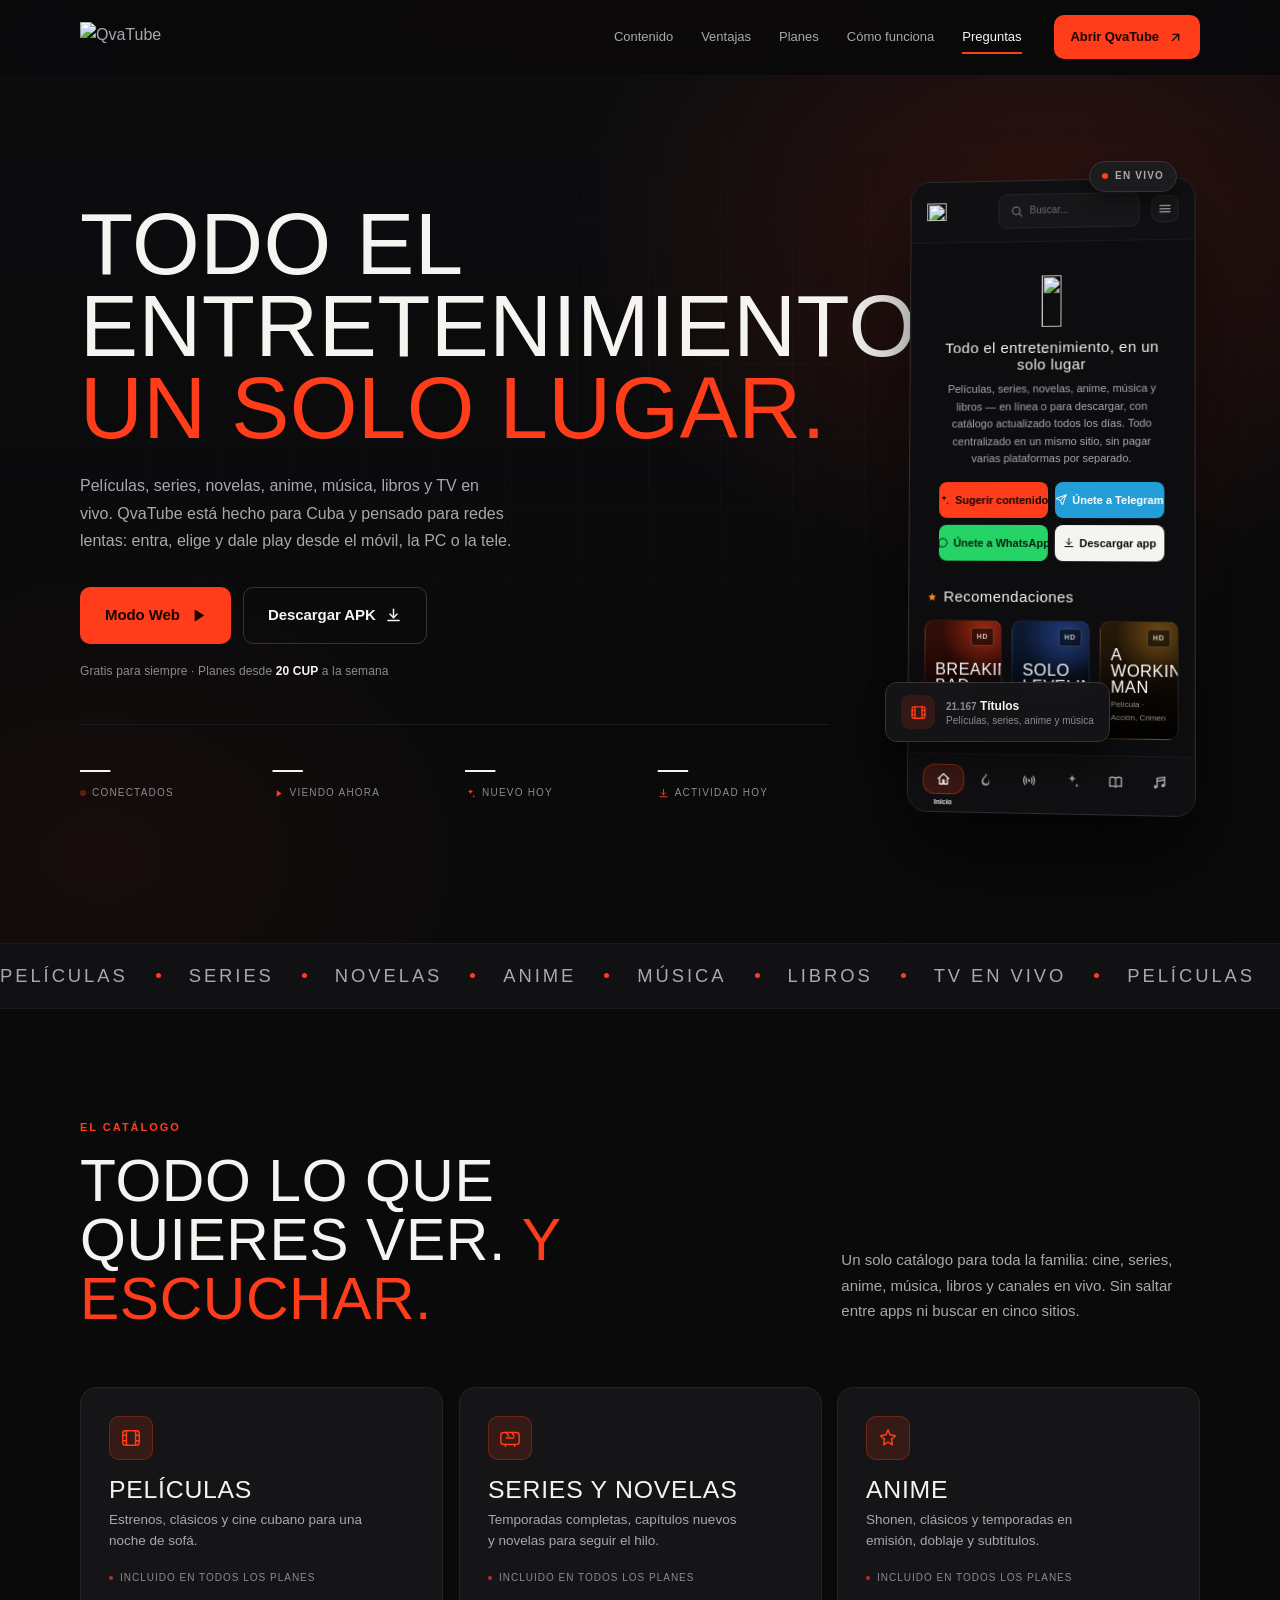
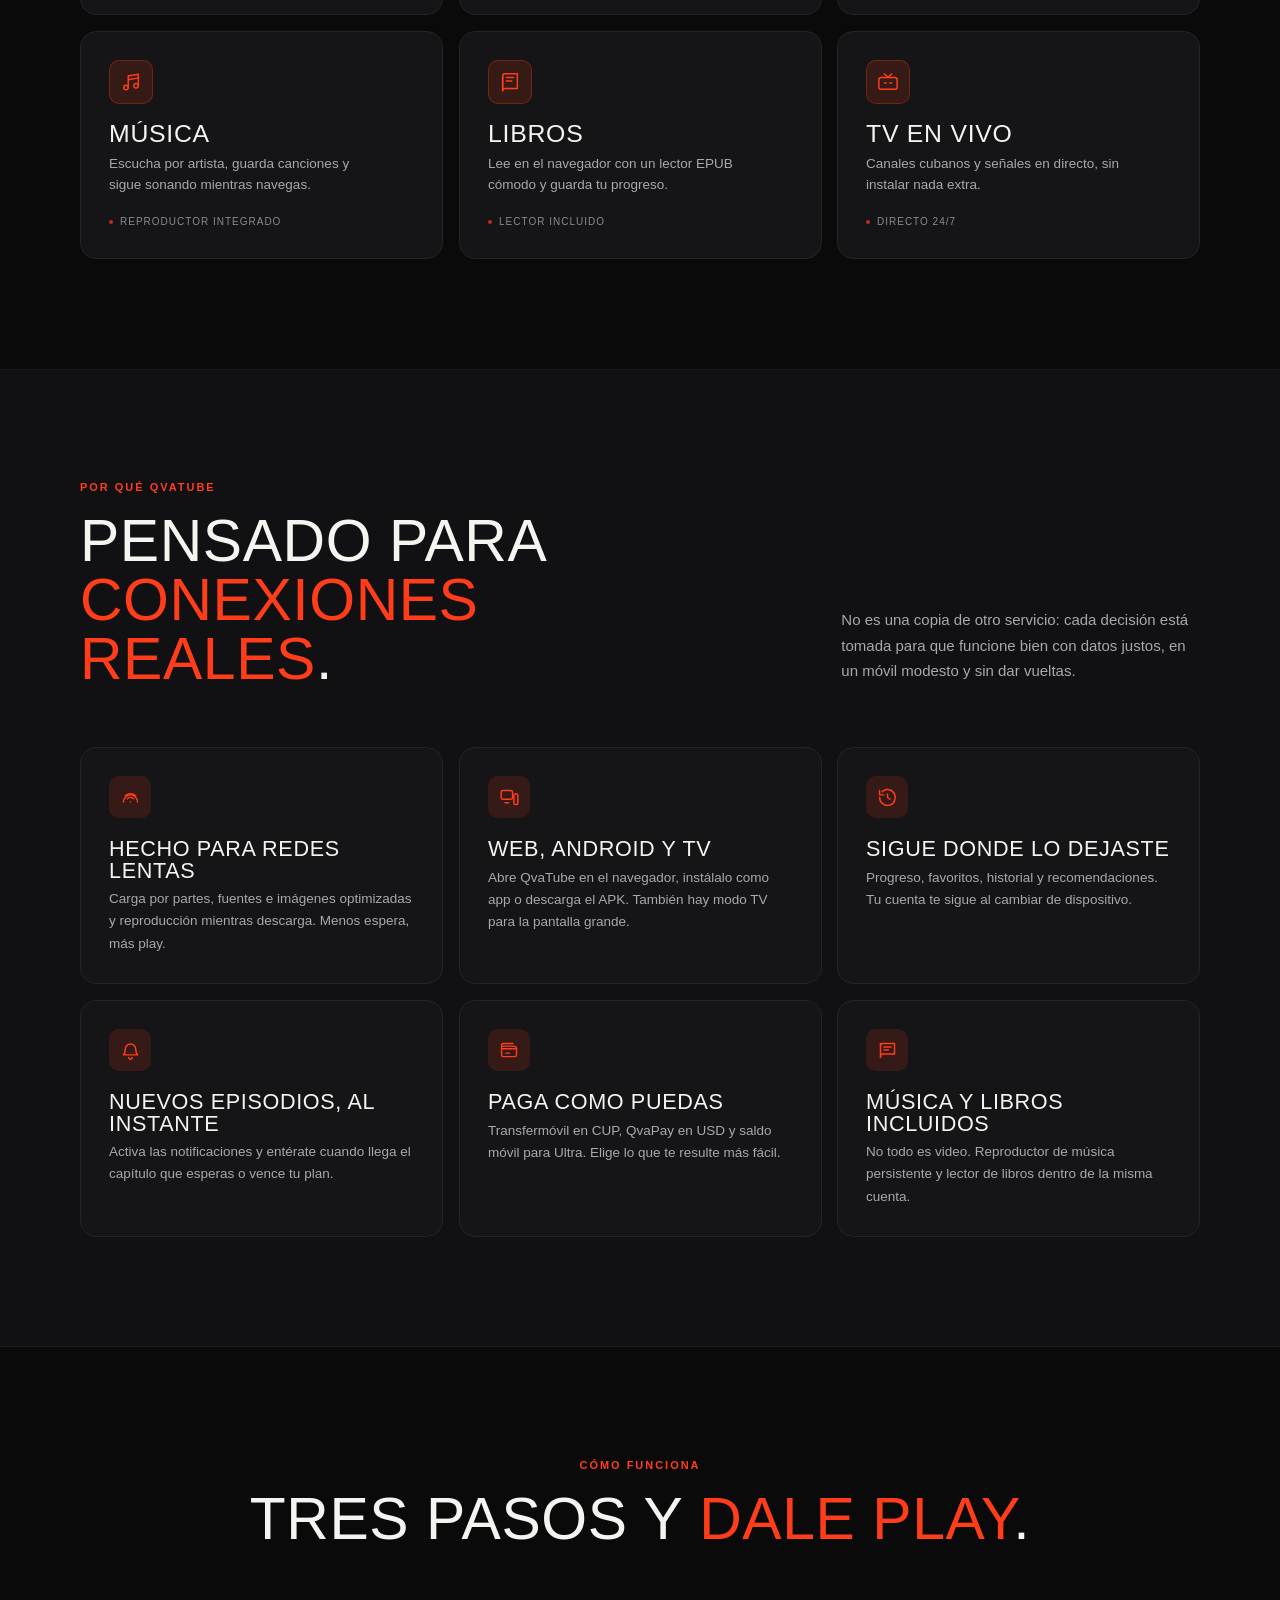
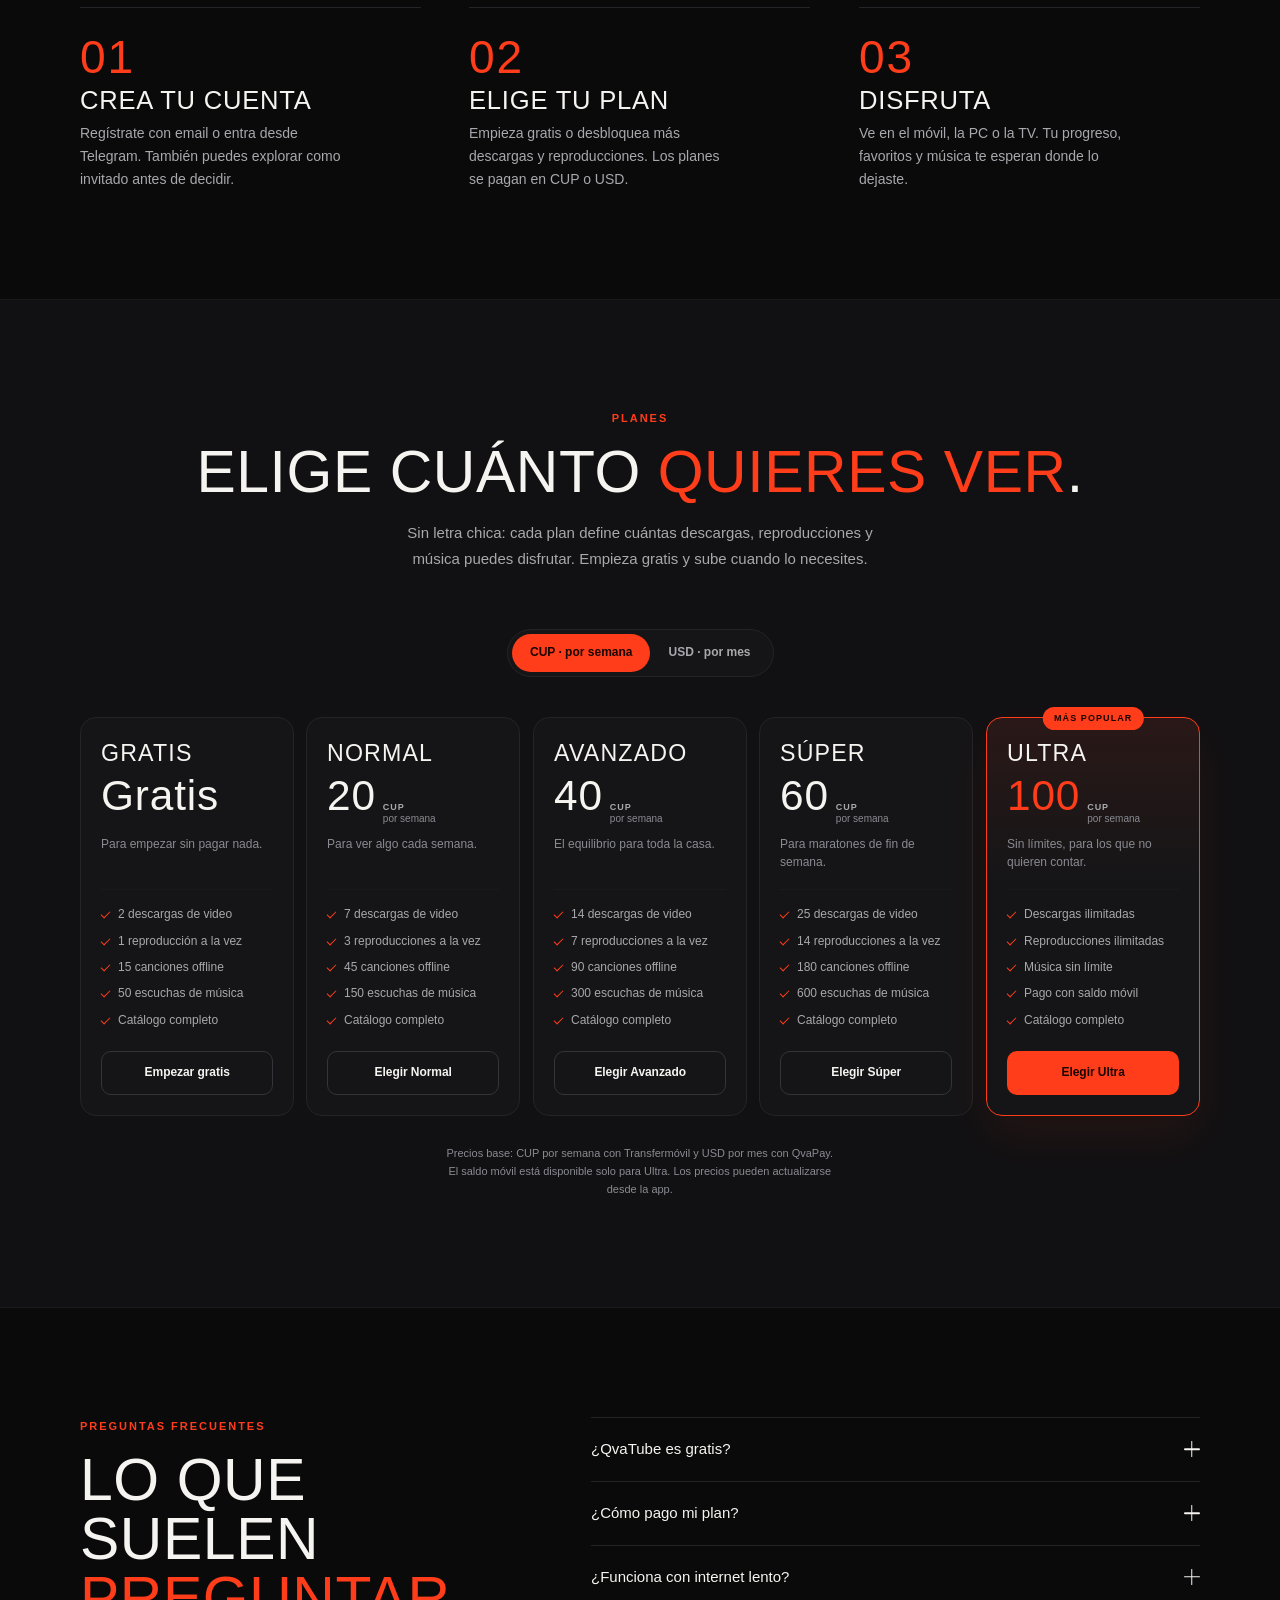
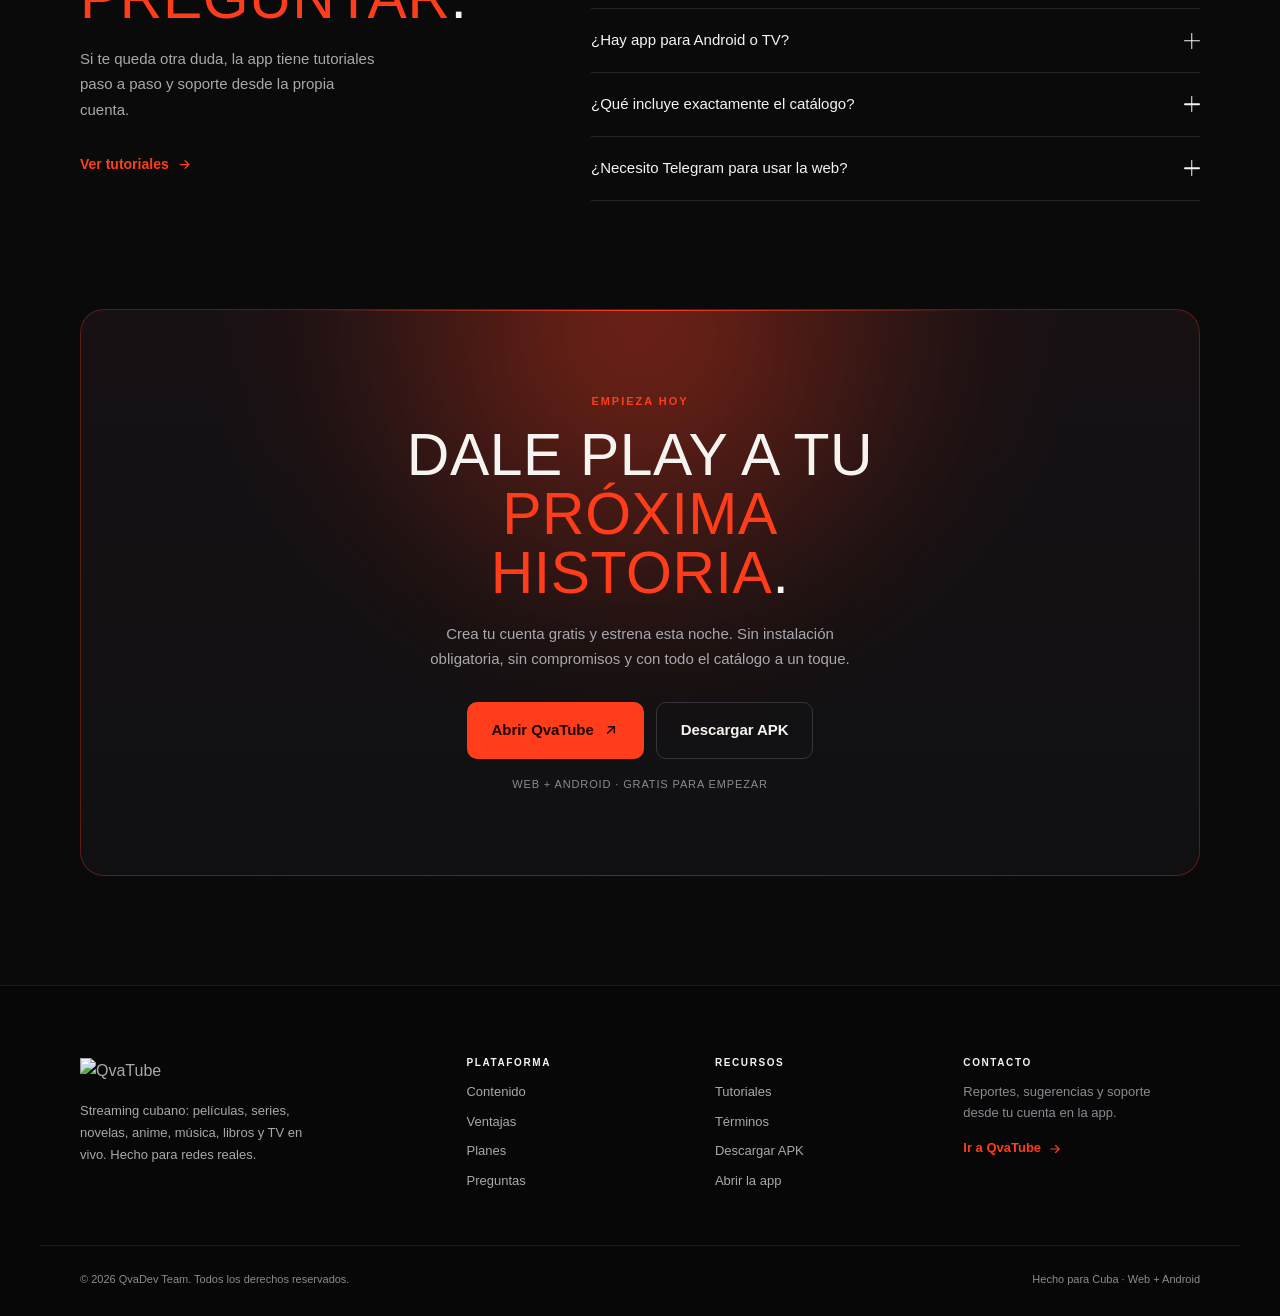
==== index.html @ 90cf1db0 "Add files via upload" ====
<!DOCTYPE html>
<html lang="es">
<head>
  <meta charset="UTF-8">
  <meta name="viewport" content="width=device-width, initial-scale=1.0">
  <title>QvaTube — Streaming cubano: películas, series, anime, música y libros</title>
  <meta name="description" content="QvaTube reúne películas, series, novelas, anime, música, libros y TV en vivo en una sola app. Hecho para Cuba y pensado para redes lentas. Web y Android.">
  <meta name="theme-color" content="#0a0a0b">
  <meta property="og:type" content="website">
  <meta property="og:site_name" content="QvaTube">
  <meta property="og:title" content="QvaTube — Todo el entretenimiento. Un solo lugar.">
  <meta property="og:description" content="Películas, series, novelas, anime, música, libros y TV en vivo. Streaming cubano para web y Android.">
  <meta property="og:url" content="https://qvatube.cu/">
  <meta property="og:image" content="https://qvatube.cu/assets/icon-512.png">
  <link rel="icon" type="image/png" href="assets/favicon.png">
  <link rel="apple-touch-icon" href="assets/icon-512.png">
  <link rel="stylesheet" href="https://qvatube.hidenplay.net/fonts/fonts.css?v=2" media="print" onload="this.media='all'">
  <noscript><link rel="stylesheet" href="https://qvatube.hidenplay.net/fonts/fonts.css?v=2"></noscript>
  <link rel="canonical" href="https://qvatube.cu/">
  <link rel="stylesheet" href="styles.css">
</head>
<body>
  <a class="skip-link" href="#contenido-principal">Saltar al contenido</a>

  <header class="site-header" id="top">
    <div class="container header-inner">
      <a class="brand" href="#inicio">
        <img class="brand-logo" src="assets/logo.png" alt="QvaTube" width="1613" height="479">
      </a>

      <nav class="main-nav" aria-label="Navegación principal">
        <a href="#contenido">Contenido</a>
        <a href="#ventajas">Ventajas</a>
        <a href="#planes">Planes</a>
        <a href="#como-funciona">Cómo funciona</a>
        <a href="#faq">Preguntas</a>
      </nav>

      <a class="btn btn-primary header-cta" href="https://qvatube.hidenplay.net" target="_blank" rel="noopener">
        Abrir QvaTube
        <svg viewBox="0 0 24 24" width="15" height="15" fill="none" stroke="currentColor" stroke-width="2.2" stroke-linecap="round" stroke-linejoin="round" aria-hidden="true"><path d="M7 17 17 7"/><path d="M8 7h9v9"/></svg>
      </a>

      <button class="nav-toggle" type="button" aria-label="Abrir menú" aria-expanded="false" aria-controls="mobile-nav">
        <span></span><span></span><span></span>
      </button>
    </div>

    <div class="mobile-nav" id="mobile-nav" hidden>
      <nav aria-label="Navegación móvil">
        <a href="#contenido">Contenido</a>
        <a href="#ventajas">Ventajas</a>
        <a href="#planes">Planes</a>
        <a href="#como-funciona">Cómo funciona</a>
        <a href="#faq">Preguntas</a>
        <a class="btn btn-primary" href="https://qvatube.hidenplay.net" target="_blank" rel="noopener">Abrir QvaTube</a>
      </nav>
    </div>
  </header>

  <main id="contenido-principal">
    <!-- ── Hero ─────────────────────────────────────────────── -->
    <section class="hero" id="inicio">
      <div class="hero-bg" aria-hidden="true"></div>
      <div class="container hero-grid">
        <div class="hero-copy reveal">
          <h1>Todo el entretenimiento. <span>Un solo lugar.</span></h1>
          <p class="lead">
            Películas, series, novelas, anime, música, libros y TV en vivo.
            QvaTube está hecho para Cuba y pensado para redes lentas: entra,
            elige y dale play desde el móvil, la PC o la tele.
          </p>

          <div class="hero-actions">
            <a class="btn btn-primary btn-lg" href="https://qvatube.hidenplay.net" target="_blank" rel="noopener">
              Modo Web
              <svg viewBox="0 0 24 24" width="17" height="17" fill="currentColor" aria-hidden="true"><path d="M8 5.14v13.72a1 1 0 0 0 1.5.86l11-6.86a1 1 0 0 0 0-1.72l-11-6.86A1 1 0 0 0 8 5.14Z"/></svg>
            </a>
            <a class="btn btn-outline btn-lg" href="https://github.com/QvaDev-Team/QvaTube_APK/releases/download/latest/qvatube.apk" download rel="noopener" aria-label="Descargar APK de QvaTube para Android">
              Descargar APK
              <svg viewBox="0 0 24 24" width="17" height="17" fill="none" stroke="currentColor" stroke-width="2" stroke-linecap="round" stroke-linejoin="round" aria-hidden="true"><path d="M12 3v12"/><polyline points="7 10 12 15 17 10"/><path d="M4 19h16"/></svg>
            </a>
          </div>

          <p class="hero-note">Gratis para siempre · Planes desde <strong><span data-plan-min-cup>20</span> CUP</strong> a la semana</p>

          <dl class="hero-stats">
            <div>
              <dt><span class="live-dot" data-stats-dot aria-hidden="true"></span>Conectados</dt>
              <dd><span data-stat="online">—</span></dd>
            </div>
            <div>
              <dt>
                <svg viewBox="0 0 24 24" width="11" height="11" fill="currentColor" aria-hidden="true"><path d="M8 5v14l11-7z"/></svg>
                Viendo ahora
              </dt>
              <dd><span data-stat="watching">—</span></dd>
            </div>
            <div>
              <dt>
                <svg viewBox="0 0 24 24" width="11" height="11" fill="currentColor" aria-hidden="true"><path d="M12 2.2c.7 3.7 2.1 5.1 5.8 5.8-3.7.7-5.1 2.1-5.8 5.8-.7-3.7-2.1-5.1-5.8-5.8 3.7-.7 5.1-2.1 5.8-5.8z"/><path d="M19 15.5c.3 1.7 1 2.4 2.7 2.7-1.7.3-2.4 1-2.7 2.7-.3-1.7-1-2.4-2.7-2.7 1.7-.3 2.4-1 2.7-2.7z"/></svg>
                Nuevo hoy
              </dt>
              <dd><span data-stat="new-today">—</span></dd>
            </div>
            <div>
              <dt>
                <svg viewBox="0 0 24 24" width="11" height="11" fill="none" stroke="currentColor" stroke-width="2" stroke-linecap="round" stroke-linejoin="round" aria-hidden="true"><path d="M12 3v12"/><polyline points="7 10 12 15 17 10"/><path d="M4 19h16"/></svg>
                Actividad hoy
              </dt>
              <dd><span data-stat="activity-today">—</span></dd>
            </div>
          </dl>
        </div>

        <div class="hero-visual reveal">
          <span class="live-pill"><span class="live-dot" aria-hidden="true"></span> En vivo</span>

          <div class="app-window" aria-label="Vista previa de la interfaz de QvaTube" role="img">
            <div class="app-mock">
              <div class="app-topbar">
                <img class="app-logo" src="assets/logo.png" alt="" width="1613" height="479">
                <div class="app-search">
                  <svg viewBox="0 0 24 24" width="13" height="13" fill="none" stroke="currentColor" stroke-width="2.4" stroke-linecap="round" aria-hidden="true"><circle cx="11" cy="11" r="7"/><line x1="21" y1="21" x2="16.65" y2="16.65"/></svg>
                  Buscar...
                </div>
                <span class="app-menu" aria-hidden="true">
                  <svg viewBox="0 0 24 24" width="15" height="15" fill="none" stroke="currentColor" stroke-width="2" stroke-linecap="round"><line x1="4" y1="7" x2="20" y2="7"/><line x1="4" y1="12" x2="20" y2="12"/><line x1="4" y1="17" x2="20" y2="17"/></svg>
                </span>
              </div>

              <div class="app-body">
                <div class="app-hero">
                  <img class="app-hero-logo" src="assets/logo.png" alt="" width="1613" height="479">
                  <p class="app-hero-tagline">Todo el entretenimiento, en un solo lugar</p>
                  <p class="app-hero-desc">
                    Películas, series, novelas, anime, música y libros — en línea o
                    para descargar, con catálogo actualizado todos los días. Todo
                    centralizado en un mismo sitio, sin pagar varias plataformas por
                    separado.
                  </p>
                  <div class="app-hero-actions">
                    <span class="app-hero-btn app-hero-btn--accent">
                      <svg viewBox="0 0 24 24" width="12" height="12" fill="currentColor" aria-hidden="true"><path d="M12 2.2c.7 3.7 2.1 5.1 5.8 5.8-3.7.7-5.1 2.1-5.8 5.8-.7-3.7-2.1-5.1-5.8-5.8 3.7-.7 5.1-2.1 5.8-5.8z"/><path d="M19 15.5c.3 1.7 1 2.4 2.7 2.7-1.7.3-2.4 1-2.7 2.7-.3-1.7-1-2.4-2.7-2.7 1.7-.3 2.4-1 2.7-2.7z"/></svg>
                      Sugerir contenido
                    </span>
                    <span class="app-hero-btn app-hero-btn--telegram">
                      <svg viewBox="0 0 24 24" width="12" height="12" fill="none" stroke="currentColor" stroke-width="2" stroke-linecap="round" stroke-linejoin="round" aria-hidden="true"><line x1="22" y1="2" x2="11" y2="13"/><polygon points="22 2 15 22 11 13 2 9 22 2"/></svg>
                      Únete a Telegram
                    </span>
                  </div>
                  <div class="app-hero-actions">
                    <span class="app-hero-btn app-hero-btn--whatsapp">
                      <svg viewBox="0 0 24 24" width="12" height="12" fill="none" stroke="currentColor" stroke-width="2" stroke-linecap="round" stroke-linejoin="round" aria-hidden="true"><path d="M3.5 12c0-4.7 3.9-8.5 8.5-8.5s8.5 3.8 8.5 8.5-3.9 8.5-8.5 8.5c-1.3 0-2.5-.3-3.6-.8L4 21l1.1-4.2A8.4 8.4 0 0 1 3.5 12z"/></svg>
                      Únete a WhatsApp
                    </span>
                    <span class="app-hero-btn app-hero-btn--apk">
                      <svg viewBox="0 0 24 24" width="12" height="12" fill="none" stroke="currentColor" stroke-width="2" stroke-linecap="round" stroke-linejoin="round" aria-hidden="true"><path d="M12 3v12"/><polyline points="7 10 12 15 17 10"/><path d="M4 19h16"/></svg>
                      Descargar app
                    </span>
                  </div>
                </div>

                <div class="app-row-head">
                  <span class="app-row-title">
                    <svg viewBox="0 0 24 24" width="11" height="11" fill="currentColor" aria-hidden="true"><path d="M12 3.2 14.5 9l6.3.6-4.8 4.2 1.4 6.1L12 16.8 6.6 19.9l1.4-6.1-4.8-4.2L9.5 9z"/></svg>
                    Recomendaciones
                  </span>
                </div>

                <div class="app-row">
                  <div class="poster poster-red">
                    <span class="poster-art" style="background-image: url('assets/poster-breaking-bad.jpg')" aria-hidden="true"></span>
                    <span class="poster-hd">HD</span>
                    <span class="poster-title">Breaking Bad</span>
                    <span class="poster-sub">Serie · Drama, Crimen</span>
                  </div>
                  <div class="poster poster-blue">
                    <span class="poster-art" style="background-image: url('assets/poster-solo-leveling.jpg')" aria-hidden="true"></span>
                    <span class="poster-hd">HD</span>
                    <span class="poster-title">Solo Leveling</span>
                    <span class="poster-sub">Anime · Acción, Fantasía</span>
                  </div>
                  <div class="poster poster-amber">
                    <span class="poster-art" style="background-image: url('assets/poster-working-man.jpg')" aria-hidden="true"></span>
                    <span class="poster-hd">HD</span>
                    <span class="poster-title">A Working Man</span>
                    <span class="poster-sub">Película · Acción, Crimen</span>
                  </div>
                </div>
              </div>

              <div class="app-nav" aria-hidden="true">
                <span class="app-nav-item is-active">
                  <svg viewBox="0 0 24 24" width="16" height="16" fill="none" stroke="currentColor" stroke-width="2" stroke-linecap="round" stroke-linejoin="round"><path d="M4 11.5 12 4l8 7.5"/><path d="M6 10v9.5h5v-6h2v6h5V10"/></svg>
                  <span class="app-nav-label">Inicio</span>
                </span>
                <span class="app-nav-item">
                  <svg viewBox="0 0 24 24" width="16" height="16" fill="currentColor"><path d="M12.9 2.3c.6 3.2-.6 4.6-2.1 6.1-1.7 1.7-2.8 3.2-2.8 5.4a4 4 0 0 0 8 0c0-1-.3-1.8-.8-2.6.9.5 1.8 1.6 1.8 3.4a5.9 5.9 0 1 1-11.8 0c0-4 2.6-6 4.5-8 1.1-1.2 1.7-2.3 1.5-3.6.6.3 1.1.8 1.5 1.3z"/></svg>
                </span>
                <span class="app-nav-item">
                  <svg viewBox="0 0 24 24" width="16" height="16" fill="none" stroke="currentColor" stroke-width="2" stroke-linecap="round" stroke-linejoin="round"><circle cx="12" cy="12" r="2" fill="currentColor" stroke="none"/><path d="M15.5 8.5a6 6 0 0 1 0 7"/><path d="M8.5 8.5a6 6 0 0 0 0 7"/><path d="M18 6a10 10 0 0 1 0 12"/><path d="M6 6a10 10 0 0 0 0 12"/></svg>
                </span>
                <span class="app-nav-item">
                  <svg viewBox="0 0 24 24" width="16" height="16" fill="currentColor"><path d="M12 2.2c.7 3.7 2.1 5.1 5.8 5.8-3.7.7-5.1 2.1-5.8 5.8-.7-3.7-2.1-5.1-5.8-5.8 3.7-.7 5.1-2.1 5.8-5.8z"/><path d="M19 15.5c.3 1.7 1 2.4 2.7 2.7-1.7.3-2.4 1-2.7 2.7-.3-1.7-1-2.4-2.7-2.7 1.7-.3 2.4-1 2.7-2.7z"/></svg>
                </span>
                <span class="app-nav-item">
                  <svg viewBox="0 0 24 24" width="16" height="16" fill="none" stroke="currentColor" stroke-width="2" stroke-linecap="round" stroke-linejoin="round"><path d="M3.5 5.7c2.5-1.1 5.3-1.1 8.5.6 3.2-1.7 6-1.7 8.5-.6v12.9c-2.5-1.1-5.3-1.1-8.5.6-3.2-1.7-6-1.7-8.5-.6z"/><line x1="12" y1="6.3" x2="12" y2="19.2"/></svg>
                </span>
                <span class="app-nav-item">
                  <svg viewBox="0 0 24 24" width="16" height="16" fill="none" stroke="currentColor" stroke-width="2" stroke-linecap="round" stroke-linejoin="round"><circle cx="6.5" cy="18" r="2.5" fill="currentColor" stroke="none"/><circle cx="17.5" cy="16" r="2.5" fill="currentColor" stroke="none"/><line x1="9" y1="18" x2="9" y2="5.5"/><line x1="20" y1="16" x2="20" y2="3.5"/><line x1="9" y1="5.5" x2="20" y2="3.5"/><line x1="9" y1="9.5" x2="20" y2="7.5"/></svg>
                </span>
              </div>
            </div>
          </div>

          <div class="float-card">
            <span class="float-icon" aria-hidden="true">
              <svg viewBox="0 0 24 24" width="17" height="17" fill="none" stroke="currentColor" stroke-width="2" stroke-linecap="round" stroke-linejoin="round"><rect x="3" y="4" width="18" height="16" rx="2"/><path d="M7 4v16M17 4v16M3 9h4M3 15h4M17 9h4M17 15h4"/></svg>
            </span>
            <div>
              <strong><span data-catalog-size>21.167</span> Títulos</strong>
              <span>Películas, series, anime y música</span>
            </div>
          </div>
        </div>
      </div>
    </section>

    <!-- ── Cinta de categorías ──────────────────────────────── -->
    <div class="marquee" aria-hidden="true">
      <div class="marquee-track">
        <span>Películas</span><i></i><span>Series</span><i></i><span>Novelas</span><i></i><span>Anime</span><i></i><span>Música</span><i></i><span>Libros</span><i></i><span>TV en vivo</span><i></i>
        <span>Películas</span><i></i><span>Series</span><i></i><span>Novelas</span><i></i><span>Anime</span><i></i><span>Música</span><i></i><span>Libros</span><i></i><span>TV en vivo</span><i></i>
      </div>
    </div>

    <!-- ── Contenido ────────────────────────────────────────── -->
    <section class="section" id="contenido">
      <div class="container">
        <div class="section-head reveal">
          <div>
            <p class="kicker">El catálogo</p>
            <h2>Todo lo que quieres ver. <span>Y escuchar.</span></h2>
          </div>
          <p class="section-lead">
            Un solo catálogo para toda la familia: cine, series, anime, música,
            libros y canales en vivo. Sin saltar entre apps ni buscar en cinco sitios.
          </p>
        </div>

        <div class="category-grid">
          <article class="category-card reveal">
            <span class="category-icon" aria-hidden="true">
              <svg viewBox="0 0 24 24" fill="none" stroke="currentColor" stroke-width="1.6" stroke-linecap="round" stroke-linejoin="round"><rect x="3" y="4" width="18" height="16" rx="3"/><path d="M7 4v16M17 4v16M3 9h4M17 9h4M3 15h4M17 15h4"/></svg>
            </span>
            <h3>Películas</h3>
            <p>Estrenos, clásicos y cine cubano para una noche de sofá.</p>
            <span class="category-tag">Incluido en todos los planes</span>
          </article>

          <article class="category-card reveal">
            <span class="category-icon" aria-hidden="true">
              <svg viewBox="0 0 24 24" fill="none" stroke="currentColor" stroke-width="1.6" stroke-linecap="round" stroke-linejoin="round"><rect x="2" y="6" width="20" height="13" rx="3"/><path d="m8 6 2.5 4M14 6l2.5 4M8 12h8M7 19v2M17 19v2"/></svg>
            </span>
            <h3>Series y novelas</h3>
            <p>Temporadas completas, capítulos nuevos y novelas para seguir el hilo.</p>
            <span class="category-tag">Incluido en todos los planes</span>
          </article>

          <article class="category-card reveal">
            <span class="category-icon" aria-hidden="true">
              <svg viewBox="0 0 24 24" fill="none" stroke="currentColor" stroke-width="1.6" stroke-linecap="round" stroke-linejoin="round"><path d="m12 3 2.2 5.4L20 9.6l-4.2 3.9 1.1 5.9L12 16.6l-4.9 2.8 1.1-5.9L4 9.6l5.8-1.2z"/></svg>
            </span>
            <h3>Anime</h3>
            <p>Shonen, clásicos y temporadas en emisión, doblaje y subtítulos.</p>
            <span class="category-tag">Incluido en todos los planes</span>
          </article>

          <article class="category-card reveal">
            <span class="category-icon" aria-hidden="true">
              <svg viewBox="0 0 24 24" fill="none" stroke="currentColor" stroke-width="1.6" stroke-linecap="round" stroke-linejoin="round"><circle cx="6.5" cy="18" r="2.5"/><circle cx="17.5" cy="16" r="2.5"/><path d="M9 18V5.5l11-2v12.5M9 9.5l11-2"/></svg>
            </span>
            <h3>Música</h3>
            <p>Escucha por artista, guarda canciones y sigue sonando mientras navegas.</p>
            <span class="category-tag">Reproductor integrado</span>
          </article>

          <article class="category-card reveal">
            <span class="category-icon" aria-hidden="true">
              <svg viewBox="0 0 24 24" fill="none" stroke="currentColor" stroke-width="1.6" stroke-linecap="round" stroke-linejoin="round"><path d="M4 5.5A2.5 2.5 0 0 1 6.5 3H20v16H6.5A2.5 2.5 0 0 0 4 21.5z"/><path d="M4 5.5v16M8 7h8M8 11h6"/></svg>
            </span>
            <h3>Libros</h3>
            <p>Lee en el navegador con un lector EPUB cómodo y guarda tu progreso.</p>
            <span class="category-tag">Lector incluido</span>
          </article>

          <article class="category-card reveal">
            <span class="category-icon" aria-hidden="true">
              <svg viewBox="0 0 24 24" fill="none" stroke="currentColor" stroke-width="1.6" stroke-linecap="round" stroke-linejoin="round"><rect x="2" y="7" width="20" height="13" rx="2.5"/><path d="m8 3 4 4 4-4"/><path d="M8 13h2M14 13h2"/></svg>
            </span>
            <h3>TV en vivo</h3>
            <p>Canales cubanos y señales en directo, sin instalar nada extra.</p>
            <span class="category-tag">Directo 24/7</span>
          </article>
        </div>
      </div>
    </section>

    <!-- ── Ventajas ─────────────────────────────────────────── -->
    <section class="section section--surface" id="ventajas">
      <div class="container">
        <div class="section-head reveal">
          <div>
            <p class="kicker">Por qué QvaTube</p>
            <h2>Pensado para <span>conexiones reales</span>.</h2>
          </div>
          <p class="section-lead">
            No es una copia de otro servicio: cada decisión está tomada para que
            funcione bien con datos justos, en un móvil modesto y sin dar vueltas.
          </p>
        </div>

        <div class="feature-grid">
          <article class="feature-card reveal">
            <span class="feature-icon" aria-hidden="true">
              <svg viewBox="0 0 24 24" fill="none" stroke="currentColor" stroke-width="1.7" stroke-linecap="round" stroke-linejoin="round"><path d="M4 17a8 8 0 0 1 16 0"/><path d="M12 17v.01"/><path d="M8.5 13.5a5 5 0 0 1 7 0"/><path d="M6 10a9 9 0 0 1 12 0"/></svg>
            </span>
            <h3>Hecho para redes lentas</h3>
            <p>Carga por partes, fuentes e imágenes optimizadas y reproducción mientras descarga. Menos espera, más play.</p>
          </article>

          <article class="feature-card reveal">
            <span class="feature-icon" aria-hidden="true">
              <svg viewBox="0 0 24 24" fill="none" stroke="currentColor" stroke-width="1.7" stroke-linecap="round" stroke-linejoin="round"><rect x="2.5" y="4" width="13" height="10" rx="2"/><rect x="17" y="8" width="4.5" height="12" rx="1.5"/><path d="M7 18h4"/></svg>
            </span>
            <h3>Web, Android y TV</h3>
            <p>Abre QvaTube en el navegador, instálalo como app o descarga el APK. También hay modo TV para la pantalla grande.</p>
          </article>

          <article class="feature-card reveal">
            <span class="feature-icon" aria-hidden="true">
              <svg viewBox="0 0 24 24" fill="none" stroke="currentColor" stroke-width="1.7" stroke-linecap="round" stroke-linejoin="round"><path d="M3 12a9 9 0 1 0 3-6.7"/><path d="M3 4v5h5"/><path d="M12 8v4l3 2"/></svg>
            </span>
            <h3>Sigue donde lo dejaste</h3>
            <p>Progreso, favoritos, historial y recomendaciones. Tu cuenta te sigue al cambiar de dispositivo.</p>
          </article>

          <article class="feature-card reveal">
            <span class="feature-icon" aria-hidden="true">
              <svg viewBox="0 0 24 24" fill="none" stroke="currentColor" stroke-width="1.7" stroke-linecap="round" stroke-linejoin="round"><path d="M6 10.5a6 6 0 0 1 12 0c0 4.2 1.3 5.8 2 6.5H4c.7-.7 2-2.3 2-6.5z"/><path d="M10 20a2 2 0 0 0 4 0"/></svg>
            </span>
            <h3>Nuevos episodios, al instante</h3>
            <p>Activa las notificaciones y entérate cuando llega el capítulo que esperas o vence tu plan.</p>
          </article>

          <article class="feature-card reveal">
            <span class="feature-icon" aria-hidden="true">
              <svg viewBox="0 0 24 24" fill="none" stroke="currentColor" stroke-width="1.7" stroke-linecap="round" stroke-linejoin="round"><path d="M4 7h13a3 3 0 0 1 3 3v7a2 2 0 0 1-2 2H5a2 2 0 0 1-2-2V6a2 2 0 0 1 2-2h11"/><path d="M4 10h16"/><path d="M8 15h4"/></svg>
            </span>
            <h3>Paga como puedas</h3>
            <p>Transfermóvil en CUP, QvaPay en USD y saldo móvil para Ultra. Elige lo que te resulte más fácil.</p>
          </article>

          <article class="feature-card reveal">
            <span class="feature-icon" aria-hidden="true">
              <svg viewBox="0 0 24 24" fill="none" stroke="currentColor" stroke-width="1.7" stroke-linecap="round" stroke-linejoin="round"><path d="M4 4v16"/><path d="M4 6.5A2.5 2.5 0 0 1 6.5 4H20v12H6.5A2.5 2.5 0 0 0 4 18.5"/><path d="M8 8h8M8 11.5h5"/></svg>
            </span>
            <h3>Música y libros incluidos</h3>
            <p>No todo es video. Reproductor de música persistente y lector de libros dentro de la misma cuenta.</p>
          </article>
        </div>
      </div>
    </section>

    <!-- ── Cómo funciona ────────────────────────────────────── -->
    <section class="section" id="como-funciona">
      <div class="container">
        <div class="section-head section-head--center reveal">
          <div>
            <p class="kicker">Cómo funciona</p>
            <h2>Tres pasos y <span>dale play</span>.</h2>
          </div>
        </div>

        <ol class="steps">
          <li class="step reveal">
            <span class="step-num">01</span>
            <h3>Crea tu cuenta</h3>
            <p>Regístrate con email o entra desde Telegram. También puedes explorar como invitado antes de decidir.</p>
          </li>
          <li class="step reveal">
            <span class="step-num">02</span>
            <h3>Elige tu plan</h3>
            <p>Empieza gratis o desbloquea más descargas y reproducciones. Los planes se pagan en CUP o USD.</p>
          </li>
          <li class="step reveal">
            <span class="step-num">03</span>
            <h3>Disfruta</h3>
            <p>Ve en el móvil, la PC o la TV. Tu progreso, favoritos y música te esperan donde lo dejaste.</p>
          </li>
        </ol>
      </div>
    </section>

    <!-- ── Planes ───────────────────────────────────────────── -->
    <section class="section section--surface" id="planes">
      <div class="container">
        <div class="section-head section-head--center reveal">
          <div>
            <p class="kicker">Planes</p>
            <h2>Elige cuánto <span>quieres ver</span>.</h2>
          </div>
          <p class="section-lead section-lead--center">
            Sin letra chica: cada plan define cuántas descargas, reproducciones y
            música puedes disfrutar. Empieza gratis y sube cuando lo necesites.
          </p>
        </div>

        <div class="billing-toggle reveal" role="group" aria-label="Moneda de los planes">
          <button type="button" class="billing-btn is-active" data-currency="cup" aria-pressed="true">CUP · por semana</button>
          <button type="button" class="billing-btn" data-currency="usd" aria-pressed="false">USD · por mes</button>
        </div>

        <p class="plans-sync" data-plans-status role="status" aria-live="polite"></p>

        <div class="plans-grid">
          <article class="plan reveal" data-plan="free">
            <div class="plan-head">
              <h3>Gratis</h3>
              <p class="plan-price plan-price--static"><span class="amount">Gratis</span></p>
              <p class="plan-desc">Para empezar sin pagar nada.</p>
            </div>
            <ul class="plan-list">
              <li data-quota="download">2 descargas de video</li>
              <li data-quota="stream">1 reproducción a la vez</li>
              <li data-quota="music-download">15 canciones offline</li>
              <li data-quota="music-stream">50 escuchas de música</li>
              <li>Catálogo completo</li>
            </ul>
            <a class="btn btn-outline plan-cta" href="https://qvatube.hidenplay.net" target="_blank" rel="noopener">Empezar gratis</a>
          </article>

          <article class="plan reveal" data-plan="normal">
            <div class="plan-head">
              <h3>Normal</h3>
              <p class="plan-price">
                <span class="amount" data-cup="20" data-usd="$1">20</span>
                <span class="price-side">
                  <span class="unit" data-cup="CUP" data-usd="USD">CUP</span>
                  <span class="period" data-cup="por semana" data-usd="por mes">por semana</span>
                </span>
              </p>
              <p class="plan-desc">Para ver algo cada semana.</p>
            </div>
            <ul class="plan-list">
              <li data-quota="download">7 descargas de video</li>
              <li data-quota="stream">3 reproducciones a la vez</li>
              <li data-quota="music-download">45 canciones offline</li>
              <li data-quota="music-stream">150 escuchas de música</li>
              <li>Catálogo completo</li>
            </ul>
            <a class="btn btn-outline plan-cta" href="https://qvatube.hidenplay.net" target="_blank" rel="noopener">Elegir Normal</a>
          </article>

          <article class="plan reveal" data-plan="avanzado">
            <div class="plan-head">
              <h3>Avanzado</h3>
              <p class="plan-price">
                <span class="amount" data-cup="40" data-usd="$2">40</span>
                <span class="price-side">
                  <span class="unit" data-cup="CUP" data-usd="USD">CUP</span>
                  <span class="period" data-cup="por semana" data-usd="por mes">por semana</span>
                </span>
              </p>
              <p class="plan-desc">El equilibrio para toda la casa.</p>
            </div>
            <ul class="plan-list">
              <li data-quota="download">14 descargas de video</li>
              <li data-quota="stream">7 reproducciones a la vez</li>
              <li data-quota="music-download">90 canciones offline</li>
              <li data-quota="music-stream">300 escuchas de música</li>
              <li>Catálogo completo</li>
            </ul>
            <a class="btn btn-outline plan-cta" href="https://qvatube.hidenplay.net" target="_blank" rel="noopener">Elegir Avanzado</a>
          </article>

          <article class="plan reveal" data-plan="super">
            <div class="plan-head">
              <h3>Súper</h3>
              <p class="plan-price">
                <span class="amount" data-cup="60" data-usd="$3">60</span>
                <span class="price-side">
                  <span class="unit" data-cup="CUP" data-usd="USD">CUP</span>
                  <span class="period" data-cup="por semana" data-usd="por mes">por semana</span>
                </span>
              </p>
              <p class="plan-desc">Para maratones de fin de semana.</p>
            </div>
            <ul class="plan-list">
              <li data-quota="download">25 descargas de video</li>
              <li data-quota="stream">14 reproducciones a la vez</li>
              <li data-quota="music-download">180 canciones offline</li>
              <li data-quota="music-stream">600 escuchas de música</li>
              <li>Catálogo completo</li>
            </ul>
            <a class="btn btn-outline plan-cta" href="https://qvatube.hidenplay.net" target="_blank" rel="noopener">Elegir Súper</a>
          </article>

          <article class="plan plan--ultra plan--popular reveal" data-plan="ultra">
            <span class="plan-badge">Más popular</span>
            <div class="plan-head">
              <h3>Ultra</h3>
              <p class="plan-price">
                <span class="amount" data-cup="100" data-usd="$5">100</span>
                <span class="price-side">
                  <span class="unit" data-cup="CUP" data-usd="USD">CUP</span>
                  <span class="period" data-cup="por semana" data-usd="por mes">por semana</span>
                </span>
              </p>
              <p class="plan-desc">Sin límites, para los que no quieren contar.</p>
            </div>
            <ul class="plan-list">
              <li data-quota="download">Descargas ilimitadas</li>
              <li data-quota="stream">Reproducciones ilimitadas</li>
              <li data-quota="music-download">Música sin límite</li>
              <li>Pago con saldo móvil</li>
              <li>Catálogo completo</li>
            </ul>
            <a class="btn btn-primary plan-cta" href="https://qvatube.hidenplay.net" target="_blank" rel="noopener">Elegir Ultra</a>
          </article>
        </div>

        <p class="plans-note reveal">
          Precios base: CUP por semana con Transfermóvil y USD por mes con QvaPay.
          El saldo móvil está disponible solo para Ultra. Los precios pueden
          actualizarse desde la app.
        </p>
      </div>
    </section>

    <!-- ── FAQ ──────────────────────────────────────────────── -->
    <section class="section" id="faq">
      <div class="container faq-layout">
        <div class="faq-intro reveal">
          <p class="kicker">Preguntas frecuentes</p>
          <h2>Lo que suelen <span>preguntar</span>.</h2>
          <p class="section-lead">
            Si te queda otra duda, la app tiene tutoriales paso a paso y soporte
            desde la propia cuenta.
          </p>
          <a class="link-arrow" href="https://qvatube.hidenplay.net/tutoriales" target="_blank" rel="noopener">
            Ver tutoriales
            <svg viewBox="0 0 24 24" width="15" height="15" fill="none" stroke="currentColor" stroke-width="2" stroke-linecap="round" stroke-linejoin="round" aria-hidden="true"><path d="M5 12h14M13 6l6 6-6 6"/></svg>
          </a>
        </div>

        <div class="faq-list reveal">
          <details class="faq-item">
            <summary>
              <span>¿QvaTube es gratis?</span>
              <span class="faq-icon" aria-hidden="true"></span>
            </summary>
            <div class="faq-body">
              <p>Sí. El plan Gratis incluye catálogo completo, 2 descargas de video al período, 1 reproducción simultánea y música. Si necesitas más, puedes subir a un plan desde <span data-plan-min-cup>20</span> CUP a la semana o <span data-plan-min-usd>1</span> USD al mes.</p>
            </div>
          </details>

          <details class="faq-item">
            <summary>
              <span>¿Cómo pago mi plan?</span>
              <span class="faq-icon" aria-hidden="true"></span>
            </summary>
            <div class="faq-body">
              <p>En Cuba, por Transfermóvil en CUP (pago semanal). Desde el exterior, por QvaPay en USD (pago mensual). El plan Ultra también admite pago con saldo móvil. Cada pago se confirma y tu plan se activa sin perder los días que te queden.</p>
            </div>
          </details>

          <details class="faq-item">
            <summary>
              <span>¿Funciona con internet lento?</span>
              <span class="faq-icon" aria-hidden="true"></span>
            </summary>
            <div class="faq-body">
              <p>Eso está pensado desde el principio: la web carga por partes, usa fuentes e imágenes optimizadas y reproduce el video mientras lo recibe, sin esperar a descargarlo entero. Si tu conexión se cae, al volver retomas donde ibas.</p>
            </div>
          </details>

          <details class="faq-item">
            <summary>
              <span>¿Hay app para Android o TV?</span>
              <span class="faq-icon" aria-hidden="true"></span>
            </summary>
            <div class="faq-body">
              <p>Sí. Puedes instalar QvaTube como aplicación desde el navegador (PWA) o descargar el APK oficial. En la tele, abre la web en el navegador del Smart TV o usa el modo TV pensado para pantallas grandes y controles remotos.</p>
            </div>
          </details>

          <details class="faq-item">
            <summary>
              <span>¿Qué incluye exactamente el catálogo?</span>
              <span class="faq-icon" aria-hidden="true"></span>
            </summary>
            <div class="faq-body">
              <p>Películas, series, novelas, anime, música, libros en formato EPUB y canales de TV en vivo. El catálogo se actualiza de forma constante con contenido nuevo, capítulos y estrenos.</p>
            </div>
          </details>

          <details class="faq-item">
            <summary>
              <span>¿Necesito Telegram para usar la web?</span>
              <span class="faq-icon" aria-hidden="true"></span>
            </summary>
            <div class="faq-body">
              <p>Puedes crear tu cuenta con email y contraseña. Telegram se usa para verificar la cuenta y para las descargas que entrega el bot, pero no necesitas saber usarlo para ver contenido en la web.</p>
            </div>
          </details>
        </div>
      </div>
    </section>

    <!-- ── CTA final ────────────────────────────────────────── -->
    <section class="section cta-section">
      <div class="container">
        <div class="cta-panel reveal">
          <div class="cta-glow" aria-hidden="true"></div>
          <p class="kicker">Empieza hoy</p>
          <h2>Dale play a tu <span>próxima historia</span>.</h2>
          <p class="cta-copy">
            Crea tu cuenta gratis y estrena esta noche. Sin instalación obligatoria,
            sin compromisos y con todo el catálogo a un toque.
          </p>
          <div class="cta-actions">
            <a class="btn btn-primary btn-lg" href="https://qvatube.hidenplay.net" target="_blank" rel="noopener">
              Abrir QvaTube
              <svg viewBox="0 0 24 24" width="16" height="16" fill="none" stroke="currentColor" stroke-width="2.2" stroke-linecap="round" stroke-linejoin="round" aria-hidden="true"><path d="M7 17 17 7"/><path d="M8 7h9v9"/></svg>
            </a>
            <a class="btn btn-outline btn-lg" href="https://github.com/QvaDev-Team/QvaTube_APK/releases/download/latest/qvatube.apk" download rel="noopener" aria-label="Descargar APK de QvaTube para Android">Descargar APK</a>
          </div>
          <p class="cta-note">Web + Android · Gratis para empezar</p>
        </div>
      </div>
    </section>
  </main>

  <footer class="site-footer">
    <div class="container footer-grid">
      <div class="footer-brand">
        <a class="brand" href="#inicio">
          <img class="brand-logo" src="assets/logo.png" alt="QvaTube" width="1613" height="479">
        </a>
        <p>Streaming cubano: películas, series, novelas, anime, música, libros y TV en vivo. Hecho para redes reales.</p>
      </div>

      <nav class="footer-col" aria-label="Plataforma">
        <h3>Plataforma</h3>
        <a href="#contenido">Contenido</a>
        <a href="#ventajas">Ventajas</a>
        <a href="#planes">Planes</a>
        <a href="#faq">Preguntas</a>
      </nav>

      <nav class="footer-col" aria-label="Recursos">
        <h3>Recursos</h3>
        <a href="https://qvatube.hidenplay.net/tutoriales" target="_blank" rel="noopener">Tutoriales</a>
        <a href="https://qvatube.hidenplay.net/terminos" target="_blank" rel="noopener">Términos</a>
        <a href="https://github.com/QvaDev-Team/QvaTube_APK/releases/download/latest/qvatube.apk" download rel="noopener" aria-label="Descargar APK de QvaTube para Android">Descargar APK</a>
        <a href="https://qvatube.hidenplay.net" target="_blank" rel="noopener">Abrir la app</a>
      </nav>

      <div class="footer-col">
        <h3>Contacto</h3>
        <p>Reportes, sugerencias y soporte desde tu cuenta en la app.</p>
        <a class="footer-cta" href="https://qvatube.hidenplay.net" target="_blank" rel="noopener">
          Ir a QvaTube
          <svg viewBox="0 0 24 24" width="14" height="14" fill="none" stroke="currentColor" stroke-width="2" stroke-linecap="round" stroke-linejoin="round" aria-hidden="true"><path d="M5 12h14M13 6l6 6-6 6"/></svg>
        </a>
      </div>
    </div>

    <div class="container footer-bottom">
      <p>© <span id="year">2026</span> QvaDev Team. Todos los derechos reservados.</p>
      <p>Hecho para Cuba · Web + Android</p>
    </div>
  </footer>

  <script src="script.js"></script>
</body>
</html>
---- styles.css ----
/* ══════════════════════════════════════════════════════════════
   QvaTube — Landing
   Identidad: fondo casi negro + acento rojo-naranja.
   Tipografía: Bebas Neue (títulos) + Inter (cuerpo/UI).
   ══════════════════════════════════════════════════════════════ */

:root {
  --bg: #0a0a0b;
  --bg-2: #111113;
  --surface: #151517;
  --surface-2: #1c1c1f;
  --border: #242428;
  --border-soft: #1a1a1d;
  --border-strong: #34343a;

  --text: #f5f4f0;
  --text-2: #a8a8ad;
  --muted: #8a8a92;
  --decor: #6b6b70;

  --accent: #ff3d1a;
  --accent-hover: #ff5636;
  --accent-dim: #c92f12;
  --accent-ink: #1a0500;
  --accent-soft: rgba(255, 61, 26, 0.14);
  --accent-line: rgba(255, 61, 26, 0.3);

  --f-display: "Bebas Neue", "Arial Narrow", Impact, sans-serif;
  --f-body: "Inter", -apple-system, "Segoe UI", Roboto, sans-serif;

  --r-sm: 6px;
  --r: 10px;
  --r-lg: 16px;
  --r-xl: 24px;

  --container: 1200px;
  --gutter: clamp(20px, 5vw, 40px);
  --header-h: 74px;
  --ease: cubic-bezier(0.22, 0.61, 0.36, 1);
}

/* ---------- Reset ---------- */
*,
*::before,
*::after {
  box-sizing: border-box;
}

html {
  scroll-behavior: smooth;
  scroll-padding-top: calc(var(--header-h) + 20px);
  -webkit-text-size-adjust: 100%;
}

body {
  margin: 0;
  background: var(--bg);
  color: var(--text-2);
  font-family: var(--f-body);
  font-size: 16px;
  line-height: 1.65;
  -webkit-font-smoothing: antialiased;
  text-rendering: optimizeLegibility;
}

body::before {
  content: "";
  position: fixed;
  inset: 0;
  pointer-events: none;
  z-index: -1;
  background: radial-gradient(70% 45% at 50% -10%, rgba(255, 61, 26, 0.06), transparent 70%);
}

img,
svg {
  display: block;
  max-width: 100%;
}

h1,
h2,
h3,
p,
ul,
ol,
dl,
dd,
blockquote {
  margin: 0;
}

ul,
ol {
  padding: 0;
  list-style: none;
}

a {
  color: inherit;
  text-decoration: none;
}

button,
input,
textarea {
  font: inherit;
  color: inherit;
}

button {
  cursor: pointer;
  border: none;
  background: none;
}

::selection {
  background: var(--accent-soft);
  color: var(--text);
}

:focus-visible {
  outline: 2px solid var(--accent);
  outline-offset: 3px;
  border-radius: 3px;
}

::-webkit-scrollbar {
  width: 10px;
  height: 10px;
}

::-webkit-scrollbar-track {
  background: var(--bg);
}

::-webkit-scrollbar-thumb {
  background: #2c2c31;
  border-radius: 6px;
  border: 2px solid var(--bg);
}

::-webkit-scrollbar-thumb:hover {
  background: #3a3a41;
}

/* ---------- Utilidades ---------- */
.container {
  width: 100%;
  max-width: var(--container);
  margin-inline: auto;
  padding-inline: var(--gutter);
}

.skip-link {
  position: absolute;
  top: -100px;
  left: 16px;
  z-index: 200;
  padding: 12px 18px;
  border-radius: 8px;
  background: var(--accent);
  color: var(--accent-ink);
  font-size: 14px;
  font-weight: 600;
  transition: top 0.2s var(--ease);
}

.skip-link:focus {
  top: 16px;
}

h1,
h2,
h3 {
  font-family: var(--f-display);
  font-weight: 400;
  letter-spacing: 0.01em;
  text-transform: uppercase;
  color: var(--text);
  line-height: 1;
}

h1 {
  font-size: clamp(3.1rem, 6.8vw, 6rem);
  line-height: 0.94;
  letter-spacing: 0.005em;
}

h2 {
  font-size: clamp(2.35rem, 4.6vw, 3.9rem);
  line-height: 1;
}

h1 span,
h2 span {
  color: var(--accent);
}

.kicker {
  display: flex;
  align-items: center;
  gap: 10px;
  margin-bottom: 16px;
  font-family: var(--f-body);
  font-size: 0.6875rem;
  font-weight: 600;
  letter-spacing: 0.18em;
  text-transform: uppercase;
  color: var(--accent);
}

.live-dot {
  width: 6px;
  height: 6px;
  border-radius: 50%;
  background: var(--accent);
  flex: none;
  box-shadow: 0 0 0 0 rgba(255, 61, 26, 0.6);
  animation: pulse 2.2s infinite;
}

@keyframes pulse {
  0% {
    box-shadow: 0 0 0 0 rgba(255, 61, 26, 0.55);
  }
  70% {
    box-shadow: 0 0 0 7px rgba(255, 61, 26, 0);
  }
  100% {
    box-shadow: 0 0 0 0 rgba(255, 61, 26, 0);
  }
}

/* ---------- Botones ---------- */
.btn {
  display: inline-flex;
  align-items: center;
  justify-content: center;
  gap: 9px;
  padding: 12px 20px;
  border: 1px solid transparent;
  border-radius: var(--r);
  font-size: 0.875rem;
  font-weight: 600;
  letter-spacing: -0.005em;
  white-space: nowrap;
  transition: background-color 0.22s var(--ease), color 0.22s var(--ease),
    border-color 0.22s var(--ease), transform 0.22s var(--ease),
    box-shadow 0.22s var(--ease);
}

.btn svg {
  flex: none;
}

.btn-primary {
  background: var(--accent);
  color: var(--accent-ink);
}

.btn-primary:hover {
  background: var(--accent-hover);
  transform: translateY(-1px);
  box-shadow: 0 12px 30px rgba(255, 61, 26, 0.28);
}

.btn-outline {
  border-color: var(--border-strong);
  color: var(--text);
  background: transparent;
}

.btn-outline:hover {
  border-color: var(--accent);
  color: var(--accent);
  background: rgba(255, 61, 26, 0.05);
  transform: translateY(-1px);
}

.btn-lg {
  padding: 15px 24px;
  font-size: 0.9375rem;
}

.link-arrow {
  display: inline-flex;
  align-items: center;
  gap: 8px;
  margin-top: 26px;
  font-size: 0.875rem;
  font-weight: 600;
  color: var(--accent);
  transition: gap 0.2s var(--ease), color 0.2s var(--ease);
}

.link-arrow:hover {
  gap: 13px;
  color: var(--accent-hover);
}

/* ═══════════════════════════════════════════════════════════
   Header
   ═══════════════════════════════════════════════════════════ */
.site-header {
  position: sticky;
  top: 0;
  z-index: 100;
  background: rgba(10, 10, 11, 0.82);
  backdrop-filter: saturate(160%) blur(16px);
  -webkit-backdrop-filter: saturate(160%) blur(16px);
  border-bottom: 1px solid transparent;
  transition: border-color 0.25s var(--ease), background-color 0.25s var(--ease);
}

.site-header.is-scrolled {
  background: rgba(10, 10, 11, 0.94);
  border-bottom-color: var(--border);
}

.header-inner {
  display: flex;
  align-items: center;
  gap: 32px;
  height: var(--header-h);
}

.brand {
  display: inline-flex;
  align-items: center;
  flex: none;
}

.brand-logo {
  height: 30px;
  width: auto;
}

.main-nav {
  display: flex;
  align-items: center;
  gap: 28px;
  margin-left: auto;
}

.main-nav a {
  position: relative;
  padding: 6px 0;
  font-size: 0.8125rem;
  font-weight: 500;
  color: var(--text-2);
  transition: color 0.2s var(--ease);
}

.main-nav a::after {
  content: "";
  position: absolute;
  left: 0;
  right: 0;
  bottom: 0;
  height: 2px;
  background: var(--accent);
  transform: scaleX(0);
  transform-origin: left;
  transition: transform 0.25s var(--ease);
}

.main-nav a:hover,
.main-nav a.is-active {
  color: var(--text);
}

.main-nav a:hover::after,
.main-nav a.is-active::after {
  transform: scaleX(1);
}

.header-cta {
  padding: 10px 16px;
  font-size: 0.8125rem;
}

/* Menú móvil */
.nav-toggle {
  display: none;
  margin-left: auto;
  width: 42px;
  height: 42px;
  position: relative;
  border: 1px solid var(--border-strong);
  border-radius: 9px;
  transition: border-color 0.2s var(--ease);
}

.nav-toggle:hover {
  border-color: var(--accent);
}

.nav-toggle span {
  position: absolute;
  left: 50%;
  width: 17px;
  height: 1.6px;
  background: var(--text);
  transform: translateX(-50%);
  transition: transform 0.25s var(--ease), top 0.25s var(--ease),
    opacity 0.2s var(--ease);
}

.nav-toggle span:nth-child(1) {
  top: 14px;
}

.nav-toggle span:nth-child(2) {
  top: 20px;
}

.nav-toggle span:nth-child(3) {
  top: 26px;
}

.nav-toggle[aria-expanded="true"] span:nth-child(1) {
  top: 20px;
  transform: translateX(-50%) rotate(45deg);
}

.nav-toggle[aria-expanded="true"] span:nth-child(2) {
  opacity: 0;
}

.nav-toggle[aria-expanded="true"] span:nth-child(3) {
  top: 20px;
  transform: translateX(-50%) rotate(-45deg);
}

.mobile-nav {
  display: none;
  padding: 10px var(--gutter) 22px;
  border-top: 1px solid var(--border);
  background: var(--bg);
}

.mobile-nav nav {
  display: flex;
  flex-direction: column;
  gap: 2px;
}

.mobile-nav a {
  padding: 13px 4px;
  border-bottom: 1px solid var(--border-soft);
  font-size: 0.9375rem;
  font-weight: 500;
  color: var(--text-2);
}

.mobile-nav a:hover {
  color: var(--text);
}

.mobile-nav .btn {
  margin-top: 16px;
  border-bottom: 0;
  color: var(--accent-ink);
  justify-content: center;
}

/* ═══════════════════════════════════════════════════════════
   Hero
   ═══════════════════════════════════════════════════════════ */
.hero {
  position: relative;
  overflow: hidden;
  padding: clamp(56px, 7.5vw, 100px) 0 clamp(72px, 8.5vw, 116px);
}

.hero-bg {
  position: absolute;
  inset: 0;
  z-index: -1;
  background:
    radial-gradient(55% 60% at 82% 18%, rgba(255, 61, 26, 0.15), transparent 68%),
    radial-gradient(45% 50% at 8% 90%, rgba(255, 61, 26, 0.05), transparent 70%),
    linear-gradient(180deg, #0c0c0e 0%, var(--bg) 72%);
}

.hero-bg::after {
  content: "";
  position: absolute;
  inset: 0;
  background-image: linear-gradient(rgba(255, 255, 255, 0.022) 1px, transparent 1px),
    linear-gradient(90deg, rgba(255, 255, 255, 0.022) 1px, transparent 1px);
  background-size: 72px 72px;
  mask-image: radial-gradient(70% 60% at 60% 35%, #000 0%, transparent 100%);
  -webkit-mask-image: radial-gradient(70% 60% at 60% 35%, #000 0%, transparent 100%);
}

.hero-grid {
  display: grid;
  grid-template-columns: 1.03fr 0.97fr;
  align-items: center;
  gap: clamp(44px, 6vw, 80px);
}

.hero-copy h1 {
  max-width: 15.5ch;
}

.hero-copy h1 span {
  display: block;
}

.lead {
  margin-top: 24px;
  max-width: 49ch;
  font-size: clamp(1rem, 1.2vw, 1.0625rem);
  line-height: 1.72;
  color: var(--text-2);
}

.hero-actions {
  display: flex;
  flex-wrap: wrap;
  gap: 12px;
  margin-top: 32px;
}

.hero-note {
  margin-top: 18px;
  font-size: 0.75rem;
  letter-spacing: 0.01em;
  color: var(--muted);
}

.hero-note strong {
  color: var(--text);
  font-weight: 600;
}

.hero-stats {
  display: grid;
  grid-template-columns: repeat(4, minmax(0, 1fr));
  gap: 20px;
  margin-top: 42px;
  padding-top: 28px;
  border-top: 1px solid var(--border-soft);
}

.hero-stats > div {
  display: flex;
  flex-direction: column-reverse;
  gap: 2px;
}

.hero-stats dt {
  display: inline-flex;
  align-items: center;
  gap: 6px;
  font-size: 0.625rem;
  font-weight: 500;
  letter-spacing: 0.12em;
  text-transform: uppercase;
  color: var(--muted);
}

.hero-stats dt svg {
  flex: none;
  color: var(--accent);
}

/* El punto solo late cuando ya llegaron datos reales de la API. */
.hero-stats .live-dot {
  opacity: 0.35;
  animation: none;
}

.hero-stats.is-live .live-dot {
  opacity: 1;
  animation: pulse 2.2s infinite;
}

.hero-stats dd {
  font-family: var(--f-display);
  font-size: 1.9rem;
  line-height: 1;
  color: var(--text);
  letter-spacing: 0.02em;
}

/* Visual del hero */
.hero-visual {
  position: relative;
  padding: 6px 0 22px;
}

.hero-visual::before {
  content: "";
  position: absolute;
  inset: 8% 2% 0;
  z-index: -1;
  background: radial-gradient(60% 55% at 55% 45%, rgba(255, 61, 26, 0.26), transparent 70%);
  filter: blur(48px);
}

.live-pill {
  position: absolute;
  top: -10px;
  right: 18px;
  z-index: 3;
  display: inline-flex;
  align-items: center;
  gap: 7px;
  padding: 6px 12px;
  border: 1px solid var(--border-strong);
  border-radius: 999px;
  background: var(--surface-2);
  font-size: 0.625rem;
  font-weight: 600;
  letter-spacing: 0.12em;
  text-transform: uppercase;
  color: var(--text-2);
  box-shadow: 0 8px 20px rgba(0, 0, 0, 0.4);
}

.app-window {
  position: relative;
  border: 1px solid #2c2c32;
  border-radius: 20px;
  background: #0d0d0f;
  overflow: hidden;
  box-shadow: 0 40px 80px rgba(0, 0, 0, 0.55), 0 0 0 1px rgba(255, 255, 255, 0.02) inset;
  transform: perspective(1400px) rotateY(-5deg) rotateX(2deg);
  transition: transform 0.6s var(--ease);
}

.hero-visual:hover .app-window {
  transform: perspective(1400px) rotateY(0deg) rotateX(0deg);
}

.app-mock {
  display: flex;
  flex-direction: column;
}

.app-topbar {
  display: flex;
  align-items: center;
  gap: 12px;
  padding: 13px 16px;
  border-bottom: 1px solid var(--border-soft);
  background: #101012;
}

.app-logo {
  height: 18px;
  width: auto;
  flex: none;
}

.app-search {
  flex: 1;
  display: flex;
  align-items: center;
  gap: 7px;
  padding: 8px 11px;
  border: 1px solid var(--border);
  border-radius: 8px;
  background: #17171a;
  font-size: 0.625rem;
  color: var(--decor);
}

.app-search svg {
  flex: none;
}

.app-menu {
  display: grid;
  place-items: center;
  width: 27px;
  height: 27px;
  flex: none;
  border: 1px solid var(--border);
  border-radius: 8px;
  background: #17171a;
  color: var(--text-2);
}

.app-body {
  padding: 16px;
}

.app-hero {
  display: flex;
  flex-direction: column;
  align-items: center;
  text-align: center;
  padding: 18px 14px 8px;
}

.app-hero-logo {
  display: block;
  height: 52px;
  width: auto;
  margin-bottom: 12px;
}

.app-hero-tagline {
  font-family: var(--f-display);
  font-size: 0.9375rem;
  line-height: 1.15;
  letter-spacing: 0.03em;
  color: var(--text);
}

.app-hero-desc {
  margin-top: 8px;
  max-width: 40ch;
  font-size: 0.6875rem;
  line-height: 1.6;
  color: var(--text-2);
}

.app-hero-actions {
  display: flex;
  gap: 7px;
  width: 100%;
  max-width: 360px;
  margin-top: 14px;
}

.app-hero-actions + .app-hero-actions {
  margin-top: 7px;
}

.app-hero-btn {
  flex: 1 1 0;
  min-width: 0;
  display: flex;
  align-items: center;
  justify-content: center;
  gap: 5px;
  padding: 9px 6px;
  border-radius: 8px;
  font-size: 0.6875rem;
  font-weight: 700;
  white-space: nowrap;
  overflow: hidden;
}

.app-hero-btn svg {
  flex: none;
}

.app-hero-btn--accent {
  background: var(--accent);
  color: var(--accent-ink);
}

.app-hero-btn--telegram {
  background: #229ed9;
  color: #fff;
}

.app-hero-btn--whatsapp {
  background: #25d366;
  color: #06210f;
}

.app-hero-btn--apk {
  background: #f5f4f0;
  color: #0a0a0b;
}

.app-row-head {
  display: flex;
  align-items: center;
  justify-content: space-between;
  margin: 16px 2px 10px;
}

.app-row-title {
  display: inline-flex;
  align-items: center;
  gap: 6px;
  font-family: var(--f-display);
  font-size: 0.9375rem;
  letter-spacing: 0.03em;
  color: var(--text);
}

.app-row-title svg {
  flex: none;
  color: #ff8a1f;
}

.app-nav {
  display: flex;
  align-items: center;
  justify-content: space-between;
  gap: 4px;
  padding: 10px 16px 17px;
  border-top: 1px solid var(--border-soft);
  background: #101012;
  color: var(--text-2);
}

.app-nav-item {
  position: relative;
  z-index: 1;
  display: flex;
  align-items: center;
  justify-content: center;
  flex: 1 1 0;
  padding: 7px 2px;
}

.app-nav-item svg {
  display: block;
}

.app-nav-item.is-active {
  color: var(--text);
}

.app-nav-item.is-active::before {
  content: "";
  position: absolute;
  z-index: -1;
  width: 42px;
  height: 30px;
  border-radius: 12px;
  background: rgba(255, 61, 26, 0.18);
  box-shadow: inset 0 0 0 1px rgba(255, 61, 26, 0.42);
}

.app-nav-label {
  position: absolute;
  top: 100%;
  left: 50%;
  transform: translateX(-50%);
  margin-top: 2px;
  font-size: 0.4375rem;
  font-weight: 700;
  white-space: nowrap;
  color: var(--text);
}

.app-row {
  display: grid;
  grid-template-columns: repeat(3, minmax(0, 1fr));
  gap: 10px;
}

.poster {
  position: relative;
  display: flex;
  flex-direction: column;
  justify-content: flex-end;
  aspect-ratio: 2 / 3;
  padding: 10px 10px 14px;
  border: 1px solid rgba(255, 255, 255, 0.07);
  border-radius: 10px;
  overflow: hidden;
}

.poster-art {
  position: absolute;
  inset: 0;
  z-index: 0;
  background-size: cover;
  background-position: center;
  transform: scale(1.001);
  transition: transform 0.55s var(--ease);
}

.hero-visual:hover .poster-art {
  transform: scale(1.05);
}

.poster-red {
  background:
    radial-gradient(90% 65% at 78% 8%, rgba(255, 61, 26, 0.6), transparent 62%),
    linear-gradient(160deg, #3a0f08 0%, #150606 72%);
}

.poster-blue {
  background:
    radial-gradient(90% 65% at 70% 12%, rgba(70, 120, 255, 0.42), transparent 62%),
    linear-gradient(160deg, #0d1d38 0%, #060a14 72%);
}

.poster-amber {
  background:
    radial-gradient(90% 65% at 75% 10%, rgba(255, 176, 46, 0.38), transparent 62%),
    linear-gradient(160deg, #2c1b07 0%, #100b05 72%);
}

.poster::before {
  content: "";
  position: absolute;
  inset: 0;
  z-index: 1;
  background: linear-gradient(180deg, rgba(0, 0, 0, 0.08) 30%, rgba(0, 0, 0, 0.82));
}

.poster-hd {
  position: absolute;
  top: 7px;
  right: 7px;
  z-index: 2;
  padding: 2px 5px;
  border-radius: 3px;
  background: rgba(0, 0, 0, 0.55);
  border: 1px solid rgba(255, 255, 255, 0.18);
  font-size: 0.4375rem;
  font-weight: 600;
  letter-spacing: 0.08em;
  color: rgba(255, 255, 255, 0.75);
}

.poster-title,
.poster-sub {
  position: relative;
  z-index: 2;
}

.poster-title {
  font-family: var(--f-display);
  font-size: 1.02rem;
  line-height: 1;
  letter-spacing: 0.03em;
  text-transform: uppercase;
  color: #fff;
}

.poster-sub {
  margin-top: 2px;
  font-size: 0.5rem;
  color: rgba(255, 255, 255, 0.58);
}

.float-card {
  position: absolute;
  left: -22px;
  bottom: 92px;
  z-index: 3;
  display: flex;
  align-items: center;
  gap: 11px;
  padding: 12px 15px;
  border: 1px solid var(--border-strong);
  border-radius: 12px;
  background: rgba(21, 21, 23, 0.96);
  box-shadow: 0 18px 40px rgba(0, 0, 0, 0.5);
  backdrop-filter: blur(10px);
  animation: floaty 6s ease-in-out infinite;
}

@keyframes floaty {
  0%,
  100% {
    transform: translateY(0);
  }
  50% {
    transform: translateY(-6px);
  }
}

.float-icon {
  display: grid;
  place-items: center;
  width: 34px;
  height: 34px;
  flex: none;
  border-radius: 9px;
  background: var(--accent-soft);
  color: var(--accent);
}

.float-card div {
  display: flex;
  flex-direction: column;
  line-height: 1.35;
}

.float-card strong {
  font-size: 0.75rem;
  font-weight: 600;
  color: var(--text);
}

.float-card span:not(.float-icon) {
  font-size: 0.625rem;
  color: var(--muted);
}

/* ═══════════════════════════════════════════════════════════
   Cinta de categorías
   ═══════════════════════════════════════════════════════════ */
.marquee {
  overflow: hidden;
  padding: 17px 0;
  border-block: 1px solid var(--border-soft);
  background: var(--bg-2);
}

.marquee-track {
  display: flex;
  align-items: center;
  gap: 28px;
  width: max-content;
  animation: marquee 40s linear infinite;
}

.marquee:hover .marquee-track {
  animation-play-state: paused;
}

@keyframes marquee {
  to {
    transform: translateX(-50%);
  }
}

.marquee span {
  font-family: var(--f-display);
  font-size: 1.15rem;
  letter-spacing: 0.16em;
  text-transform: uppercase;
  color: var(--text-2);
  white-space: nowrap;
}

.marquee i {
  width: 5px;
  height: 5px;
  border-radius: 50%;
  background: var(--accent);
  flex: none;
}

/* ═══════════════════════════════════════════════════════════
   Secciones
   ═══════════════════════════════════════════════════════════ */
.section {
  padding: clamp(72px, 8.5vw, 116px) 0;
}

.section--surface {
  background: var(--bg-2);
  border-block: 1px solid var(--border-soft);
}

.section-head {
  display: flex;
  align-items: flex-end;
  justify-content: space-between;
  gap: clamp(30px, 6vw, 80px);
  margin-bottom: clamp(40px, 5.5vw, 58px);
}

.section-head h2 {
  max-width: 17ch;
}

.section-lead {
  max-width: 43ch;
  padding-bottom: 5px;
  font-size: 0.9375rem;
  line-height: 1.7;
  color: var(--text-2);
}

.section-head--center {
  flex-direction: column;
  align-items: center;
  text-align: center;
  gap: 18px;
}

.section-head--center h2 {
  max-width: none;
}

.section-head--center .kicker {
  justify-content: center;
}

.section-lead--center {
  max-width: 56ch;
  padding-bottom: 0;
}

/* ═══════════════════════════════════════════════════════════
   Categorías
   ═══════════════════════════════════════════════════════════ */
.category-grid {
  display: grid;
  grid-template-columns: repeat(3, minmax(0, 1fr));
  gap: 16px;
}

.category-card {
  position: relative;
  display: flex;
  flex-direction: column;
  min-height: 225px;
  padding: 28px;
  border: 1px solid var(--border);
  border-radius: var(--r-lg);
  background: var(--surface);
  overflow: hidden;
  transition: transform 0.3s var(--ease), border-color 0.3s var(--ease),
    background-color 0.3s var(--ease);
}

.category-card::before {
  content: "";
  position: absolute;
  top: 0;
  left: 28px;
  right: 28px;
  height: 2px;
  background: var(--accent);
  transform: scaleX(0);
  transform-origin: left;
  transition: transform 0.35s var(--ease);
}

.category-card::after {
  content: "";
  position: absolute;
  top: -60px;
  right: -60px;
  width: 180px;
  height: 180px;
  border-radius: 50%;
  background: radial-gradient(circle, rgba(255, 61, 26, 0.14), transparent 70%);
  opacity: 0;
  transition: opacity 0.35s var(--ease);
  pointer-events: none;
}

.category-card:hover {
  transform: translateY(-4px);
  border-color: #303036;
  background: var(--surface-2);
}

.category-card:hover::before {
  transform: scaleX(1);
}

.category-card:hover::after {
  opacity: 1;
}

.category-icon {
  display: grid;
  place-items: center;
  width: 44px;
  height: 44px;
  border: 1px solid var(--accent-line);
  border-radius: 10px;
  background: var(--accent-soft);
  color: var(--accent);
}

.category-icon svg {
  width: 22px;
  height: 22px;
}

.category-card h3 {
  margin-top: 18px;
  font-size: 1.55rem;
  letter-spacing: 0.03em;
}

.category-card p {
  margin-top: 6px;
  max-width: 34ch;
  font-size: 0.84375rem;
  line-height: 1.6;
  color: var(--text-2);
}

.category-tag {
  display: flex;
  align-items: center;
  gap: 7px;
  margin-top: auto;
  padding-top: 18px;
  font-size: 0.625rem;
  font-weight: 500;
  letter-spacing: 0.1em;
  text-transform: uppercase;
  color: var(--muted);
}

.category-tag::before {
  content: "";
  width: 4px;
  height: 4px;
  border-radius: 50%;
  background: var(--accent);
  opacity: 0.7;
}

/* ═══════════════════════════════════════════════════════════
   Ventajas
   ═══════════════════════════════════════════════════════════ */
.feature-grid {
  display: grid;
  grid-template-columns: repeat(3, minmax(0, 1fr));
  gap: 16px;
}

.feature-card {
  padding: 28px;
  border: 1px solid var(--border);
  border-radius: var(--r-lg);
  background: var(--surface);
  transition: transform 0.3s var(--ease), border-color 0.3s var(--ease);
}

.feature-card:hover {
  transform: translateY(-3px);
  border-color: #36363c;
}

.feature-icon {
  display: grid;
  place-items: center;
  width: 42px;
  height: 42px;
  border-radius: 10px;
  background: var(--accent-soft);
  color: var(--accent);
}

.feature-icon svg {
  width: 21px;
  height: 21px;
}

.feature-card h3 {
  margin-top: 20px;
  font-size: 1.35rem;
  letter-spacing: 0.03em;
}

.feature-card p {
  margin-top: 7px;
  font-size: 0.84375rem;
  line-height: 1.65;
  color: var(--text-2);
}

/* ═══════════════════════════════════════════════════════════
   Cómo funciona
   ═══════════════════════════════════════════════════════════ */
.steps {
  display: grid;
  grid-template-columns: repeat(3, minmax(0, 1fr));
  gap: clamp(22px, 4vw, 48px);
  counter-reset: step;
}

.step {
  padding-top: 26px;
  border-top: 1px solid var(--border);
}

.step-num {
  display: block;
  font-family: var(--f-display);
  font-size: clamp(2.4rem, 3.6vw, 3.3rem);
  line-height: 1;
  color: var(--accent);
  letter-spacing: 0.04em;
}

.step h3 {
  margin-top: 8px;
  font-size: 1.6rem;
  letter-spacing: 0.03em;
}

.step p {
  margin-top: 8px;
  max-width: 34ch;
  font-size: 0.875rem;
  line-height: 1.65;
  color: var(--text-2);
}

/* ═══════════════════════════════════════════════════════════
   Planes
   ═══════════════════════════════════════════════════════════ */
.billing-toggle {
  display: flex;
  width: fit-content;
  margin: 0 auto 40px;
  padding: 4px;
  border: 1px solid var(--border);
  border-radius: 999px;
  background: var(--surface);
}

.billing-btn {
  padding: 9px 18px;
  border-radius: 999px;
  font-size: 0.75rem;
  font-weight: 600;
  color: var(--text-2);
  transition: background-color 0.22s var(--ease), color 0.22s var(--ease);
}

.billing-btn:hover {
  color: var(--text);
}

.billing-btn.is-active {
  background: var(--accent);
  color: var(--accent-ink);
}

.plans-sync {
  display: flex;
  align-items: center;
  justify-content: center;
  gap: 7px;
  margin: -28px auto 28px;
  font-size: 0.625rem;
  font-weight: 600;
  letter-spacing: 0.13em;
  text-transform: uppercase;
  color: var(--text-2);
}

.plans-sync::before {
  content: "";
  width: 5px;
  height: 5px;
  border-radius: 50%;
  background: var(--accent);
  box-shadow: 0 0 8px var(--accent);
}

.plans-sync:empty {
  display: none;
}

.plans-grid {
  display: grid;
  grid-template-columns: repeat(5, minmax(0, 1fr));
  gap: 12px;
  align-items: stretch;
}

.plan {
  position: relative;
  display: flex;
  flex-direction: column;
  padding: 24px 20px 20px;
  border: 1px solid var(--border);
  border-radius: var(--r-lg);
  background: var(--surface);
  transition: transform 0.3s var(--ease), border-color 0.3s var(--ease);
}

.plan:hover {
  transform: translateY(-3px);
  border-color: #36363c;
}

.plan--popular {
  border-color: var(--accent);
  background:
    linear-gradient(180deg, rgba(255, 61, 26, 0.09), transparent 42%),
    var(--surface);
  box-shadow: 0 20px 50px rgba(255, 61, 26, 0.08);
}

.plan--popular:hover {
  border-color: var(--accent-hover);
}

.plan-badge {
  position: absolute;
  top: -11px;
  left: 50%;
  transform: translateX(-50%);
  padding: 4px 11px;
  border-radius: 999px;
  background: var(--accent);
  color: var(--accent-ink);
  font-size: 0.5625rem;
  font-weight: 700;
  letter-spacing: 0.12em;
  text-transform: uppercase;
  white-space: nowrap;
}

.plan-head h3 {
  font-size: 1.45rem;
  letter-spacing: 0.05em;
}

.plan-price {
  display: flex;
  align-items: baseline;
  gap: 7px;
  margin-top: 10px;
  min-height: 52px;
}

.plan-price .amount {
  font-family: var(--f-display);
  font-size: 2.65rem;
  line-height: 1;
  letter-spacing: 0.02em;
  color: var(--text);
}

.plan--popular .plan-price .amount {
  color: var(--accent);
}

.plan-price--static .amount {
  color: var(--text);
  font-size: 2.65rem;
}

.price-side {
  display: flex;
  flex-direction: column;
  line-height: 1.25;
}

.price-side .unit {
  font-size: 0.5625rem;
  font-weight: 600;
  letter-spacing: 0.1em;
  color: var(--text-2);
}

.price-side .period {
  font-size: 0.625rem;
  color: var(--muted);
}

.plan-desc {
  margin-top: 8px;
  min-height: 36px;
  font-size: 0.75rem;
  line-height: 1.5;
  color: var(--muted);
}

.plan-list {
  display: flex;
  flex-direction: column;
  gap: 9px;
  margin: 18px 0 22px;
  padding-top: 16px;
  border-top: 1px solid var(--border-soft);
}

.plan-list li {
  position: relative;
  padding-left: 17px;
  font-size: 0.75rem;
  line-height: 1.45;
  color: var(--text-2);
}

.plan-list li::before {
  content: "";
  position: absolute;
  left: 0;
  top: 0.42em;
  width: 9px;
  height: 5px;
  border-left: 1.6px solid var(--accent);
  border-bottom: 1.6px solid var(--accent);
  transform: rotate(-45deg);
}

.plan-cta {
  margin-top: auto;
  width: 100%;
  padding: 11px 10px;
  font-size: 0.75rem;
}

.plans-note {
  max-width: 64ch;
  margin: 28px auto 0;
  text-align: center;
  font-size: 0.6875rem;
  line-height: 1.65;
  color: var(--muted);
}

/* ═══════════════════════════════════════════════════════════
   FAQ
   ═══════════════════════════════════════════════════════════ */
.faq-layout {
  display: grid;
  grid-template-columns: 0.82fr 1.18fr;
  gap: clamp(40px, 7vw, 88px);
  align-items: start;
}

.faq-intro {
  position: sticky;
  top: calc(var(--header-h) + 32px);
}

.faq-intro h2 {
  max-width: 13ch;
}

.faq-intro .section-lead {
  margin-top: 18px;
  max-width: 36ch;
}

.faq-list {
  border-top: 1px solid var(--border);
}

.faq-item {
  border-bottom: 1px solid var(--border);
}

.faq-item summary {
  display: flex;
  align-items: center;
  justify-content: space-between;
  gap: 20px;
  padding: 19px 0;
  font-size: 0.9375rem;
  font-weight: 500;
  color: var(--text);
  cursor: pointer;
  list-style: none;
  transition: color 0.2s var(--ease);
}

.faq-item summary::-webkit-details-marker {
  display: none;
}

.faq-item summary:hover {
  color: var(--accent);
}

.faq-icon {
  position: relative;
  width: 16px;
  height: 16px;
  flex: none;
}

.faq-icon::before,
.faq-icon::after {
  content: "";
  position: absolute;
  background: currentColor;
  border-radius: 2px;
  transition: transform 0.25s var(--ease), opacity 0.25s var(--ease);
}

.faq-icon::before {
  top: 50%;
  left: 0;
  width: 16px;
  height: 1.5px;
  transform: translateY(-50%);
}

.faq-icon::after {
  top: 0;
  left: 50%;
  width: 1.5px;
  height: 16px;
  transform: translateX(-50%);
}

.faq-item[open] .faq-icon {
  color: var(--accent);
}

.faq-item[open] .faq-icon::after {
  transform: translateX(-50%) rotate(90deg);
  opacity: 0;
}

.faq-body {
  padding: 0 28px 20px 0;
}

.faq-body p {
  max-width: 58ch;
  font-size: 0.84375rem;
  line-height: 1.7;
  color: var(--text-2);
}

/* ═══════════════════════════════════════════════════════════
   CTA final
   ═══════════════════════════════════════════════════════════ */
.cta-section {
  padding-top: 0;
}

.cta-panel {
  position: relative;
  overflow: hidden;
  padding: clamp(50px, 7vw, 82px) clamp(24px, 5vw, 64px);
  border: 1px solid var(--accent-line);
  border-radius: var(--r-xl);
  background:
    radial-gradient(60% 120% at 50% 0%, rgba(255, 61, 26, 0.17), transparent 65%),
    linear-gradient(180deg, #171114 0%, #101012 100%);
  text-align: center;
}

.cta-panel::before {
  content: "";
  position: absolute;
  top: 0;
  left: 20%;
  right: 20%;
  height: 1px;
  background: linear-gradient(90deg, transparent, var(--accent), transparent);
}

.cta-glow {
  position: absolute;
  top: -55%;
  left: 50%;
  width: 60%;
  aspect-ratio: 1;
  transform: translateX(-50%);
  border-radius: 50%;
  background: radial-gradient(circle, rgba(255, 61, 26, 0.3), transparent 65%);
  filter: blur(60px);
  pointer-events: none;
}

.cta-panel > *:not(.cta-glow) {
  position: relative;
  z-index: 1;
}

.cta-panel .kicker {
  justify-content: center;
}

.cta-panel h2 {
  max-width: 17ch;
  margin-inline: auto;
}

.cta-copy {
  max-width: 52ch;
  margin: 18px auto 0;
  font-size: 0.9375rem;
  line-height: 1.7;
  color: var(--text-2);
}

.cta-actions {
  display: flex;
  flex-wrap: wrap;
  justify-content: center;
  gap: 12px;
  margin-top: 30px;
}

.cta-note {
  margin-top: 16px;
  font-size: 0.6875rem;
  letter-spacing: 0.08em;
  text-transform: uppercase;
  color: var(--muted);
}

/* ═══════════════════════════════════════════════════════════
   Footer
   ═══════════════════════════════════════════════════════════ */
.site-footer {
  padding: clamp(52px, 6vw, 72px) 0 28px;
  border-top: 1px solid var(--border-soft);
  background: #070708;
}

.footer-grid {
  display: grid;
  grid-template-columns: 1.7fr 1fr 1fr 1.2fr;
  gap: clamp(30px, 4vw, 56px);
  padding-bottom: 44px;
}

.footer-brand .brand-logo {
  height: 26px;
}

.footer-brand p {
  margin-top: 16px;
  max-width: 34ch;
  font-size: 0.8125rem;
  line-height: 1.7;
  color: var(--text-2);
}

.footer-col h3 {
  margin-bottom: 14px;
  font-family: var(--f-body);
  font-size: 0.625rem;
  font-weight: 600;
  letter-spacing: 0.16em;
  text-transform: uppercase;
  color: var(--text);
}

.footer-col a,
.footer-col p {
  display: block;
  margin-bottom: 9px;
  font-size: 0.8125rem;
  line-height: 1.6;
  color: var(--text-2);
  transition: color 0.2s var(--ease);
}

.footer-col a:hover {
  color: var(--accent);
}

.footer-col p {
  max-width: 30ch;
  color: var(--muted);
}

.footer-cta {
  display: inline-flex !important;
  align-items: center;
  gap: 7px;
  margin-top: 6px;
  font-weight: 600;
  color: var(--accent) !important;
}

.footer-bottom {
  display: flex;
  flex-wrap: wrap;
  align-items: center;
  justify-content: space-between;
  gap: 10px;
  padding-top: 24px;
  border-top: 1px solid var(--border-soft);
  font-size: 0.6875rem;
  color: var(--muted);
}

/* ═══════════════════════════════════════════════════════════
   Aparición al hacer scroll
   ═══════════════════════════════════════════════════════════ */
.reveal {
  opacity: 0;
  transform: translateY(16px);
  transition: opacity 0.7s var(--ease), transform 0.7s var(--ease);
  will-change: opacity, transform;
}

.reveal.is-visible {
  opacity: 1;
  transform: none;
}

/* ═══════════════════════════════════════════════════════════
   Responsive
   ═══════════════════════════════════════════════════════════ */
@media (max-width: 1100px) {
  .plans-grid {
    grid-template-columns: repeat(3, minmax(0, 1fr));
  }

  .plan--popular {
    grid-column: auto;
  }
}

@media (max-width: 980px) {
  .main-nav,
  .header-cta {
    display: none;
  }

  .nav-toggle {
    display: block;
  }

  .mobile-nav.is-open {
    display: block;
  }

  .hero-grid {
    grid-template-columns: 1fr;
    gap: 52px;
  }

  .hero-copy h1 {
    max-width: 15ch;
  }

  .hero-visual {
    max-width: 620px;
    padding-bottom: 30px;
  }

  .mobile-nav {
    display: none;
  }

  .category-grid,
  .feature-grid {
    grid-template-columns: repeat(2, minmax(0, 1fr));
  }

  .faq-layout {
    grid-template-columns: 1fr;
    gap: 36px;
  }

  .faq-intro {
    position: static;
  }

  .faq-intro h2,
  .faq-intro .section-lead {
    max-width: 100%;
  }

  .footer-grid {
    grid-template-columns: 1.4fr 1fr 1fr;
  }

  .footer-brand {
    grid-column: 1 / -1;
  }
}

@media (max-width: 780px) {
  .section-head {
    flex-direction: column;
    align-items: flex-start;
    gap: 18px;
  }

  .section-head--center {
    align-items: center;
  }

  .steps {
    grid-template-columns: 1fr;
    gap: 28px;
  }

  .plans-grid {
    grid-template-columns: repeat(2, minmax(0, 1fr));
  }

  .plans-note {
    text-align: left;
  }

  .footer-grid {
    grid-template-columns: 1fr 1fr;
  }
}

@media (max-width: 620px) {
  :root {
    --header-h: 66px;
  }

  .brand-logo {
    height: 26px;
  }

  .hero {
    padding-top: 44px;
  }

  h1 {
    font-size: clamp(2.9rem, 13vw, 4.2rem);
  }

  .hero-copy h1 {
    max-width: 100%;
  }

  .hero-actions .btn {
    flex: 1;
  }

  .hero-stats {
    grid-template-columns: repeat(2, minmax(0, 1fr));
    gap: 22px;
  }

  .hero-visual {
    padding-bottom: 0;
  }

  .app-window {
    transform: none;
  }

  .app-hero {
    padding: 14px 10px 4px;
  }

  .app-hero-logo {
    height: 42px;
    margin-bottom: 9px;
  }

  .app-hero-tagline {
    font-size: 0.8125rem;
  }

  .app-hero-desc {
    font-size: 0.625rem;
  }

  .app-hero-btn {
    font-size: 0.59375rem;
    padding: 8px 4px;
  }

  .float-card {
    position: static;
    width: 100%;
    margin-top: 12px;
    animation: none;
  }

  .live-pill {
    top: -8px;
    right: 12px;
  }

  .category-grid,
  .feature-grid {
    grid-template-columns: 1fr;
  }

  .category-card {
    min-height: 0;
  }

  .category-card p {
    max-width: 100%;
  }

  .plans-grid {
    grid-template-columns: 1fr;
  }

  .plan-price .amount,
  .plan-price--static .amount {
    font-size: 2.5rem;
  }

  .cta-actions .btn {
    flex: 1 1 100%;
  }

  .footer-grid {
    grid-template-columns: 1fr;
  }

  .footer-bottom {
    flex-direction: column;
    align-items: flex-start;
  }
}

@media (max-width: 400px) {
  .app-hero-btn {
    gap: 4px;
    font-size: 0.5625rem;
  }

  .app-hero-btn svg {
    width: 10px;
    height: 10px;
  }

  .poster-title {
    font-size: 0.85rem;
  }

  .poster-sub {
    display: none;
  }
}

/* ---------- Movimiento reducido ---------- */
@media (prefers-reduced-motion: reduce) {
  html {
    scroll-behavior: auto;
  }

  *,
  *::before,
  *::after {
    animation-duration: 0.001ms !important;
    animation-iteration-count: 1 !important;
    transition-duration: 0.001ms !important;
  }

  .reveal {
    opacity: 1;
    transform: none;
  }

  .marquee-track {
    animation: none;
    flex-wrap: wrap;
    width: auto;
    justify-content: center;
  }

  .float-card {
    animation: none;
  }
}
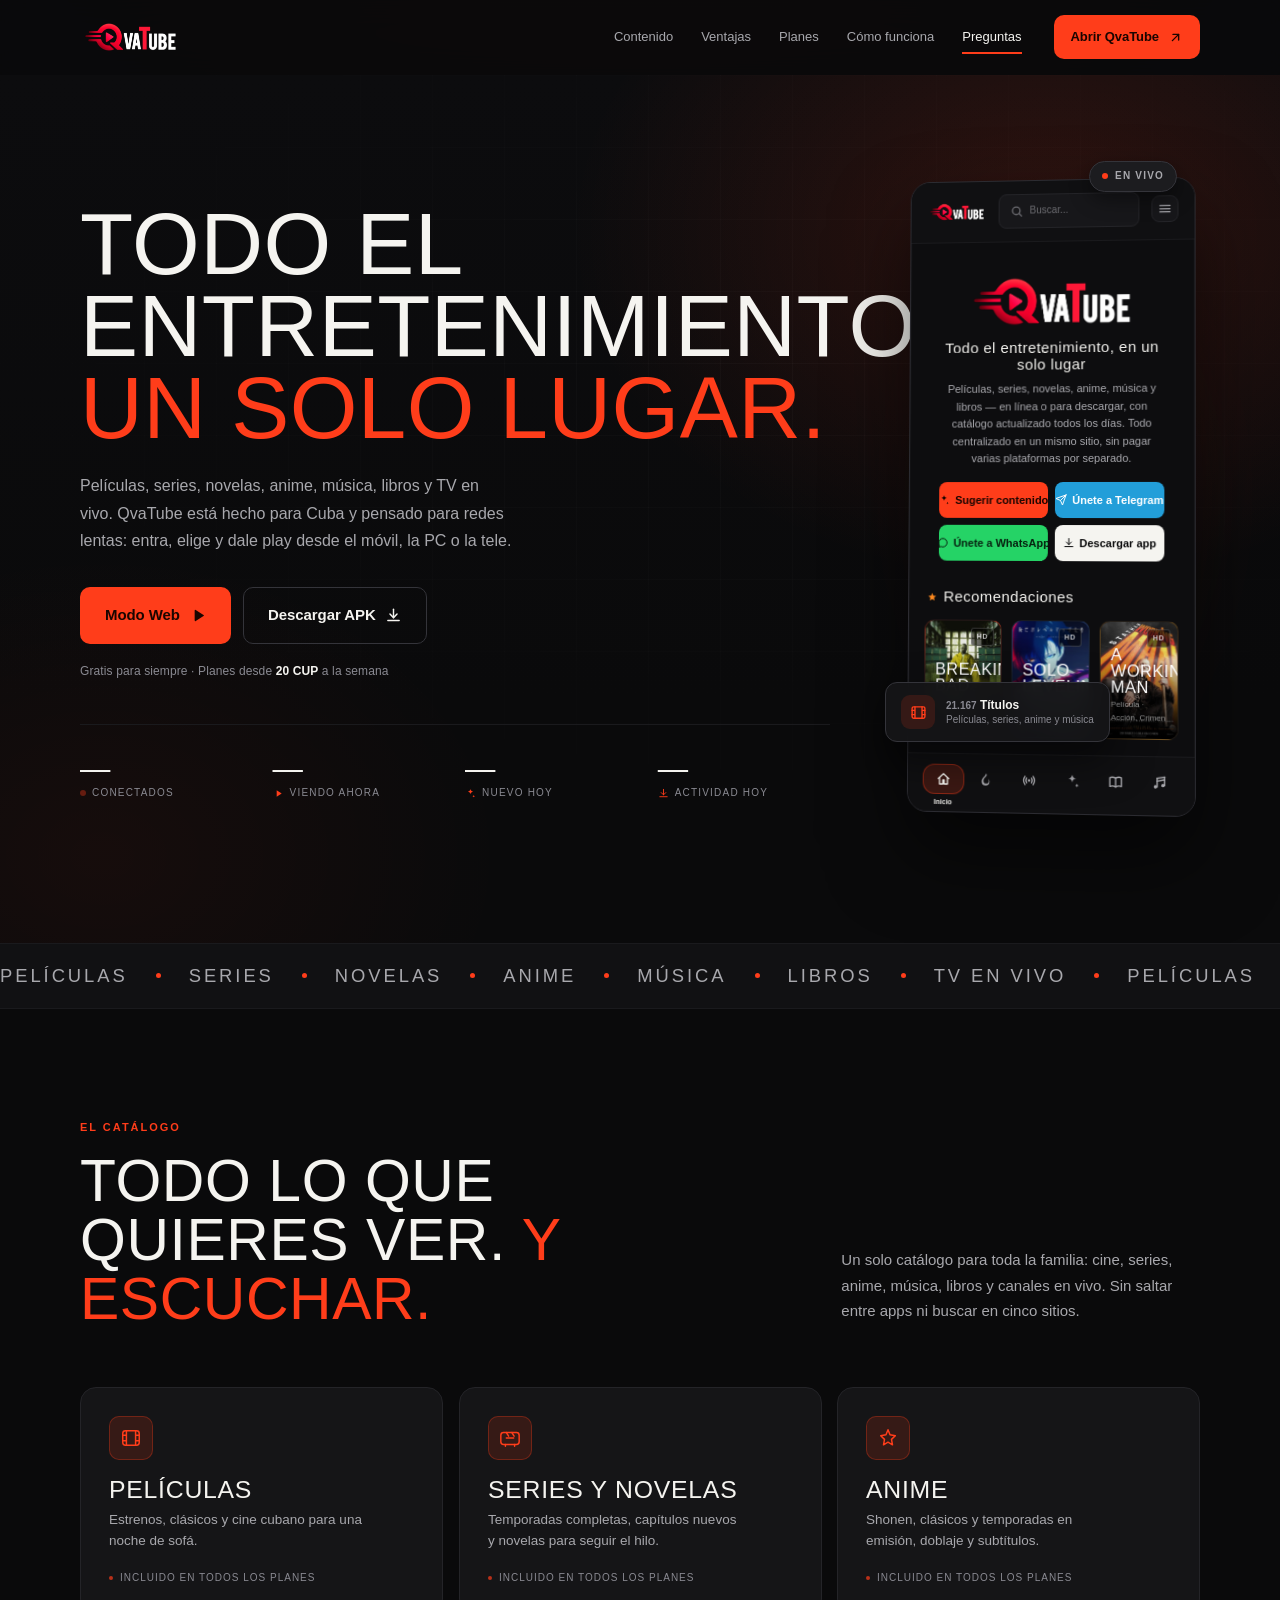
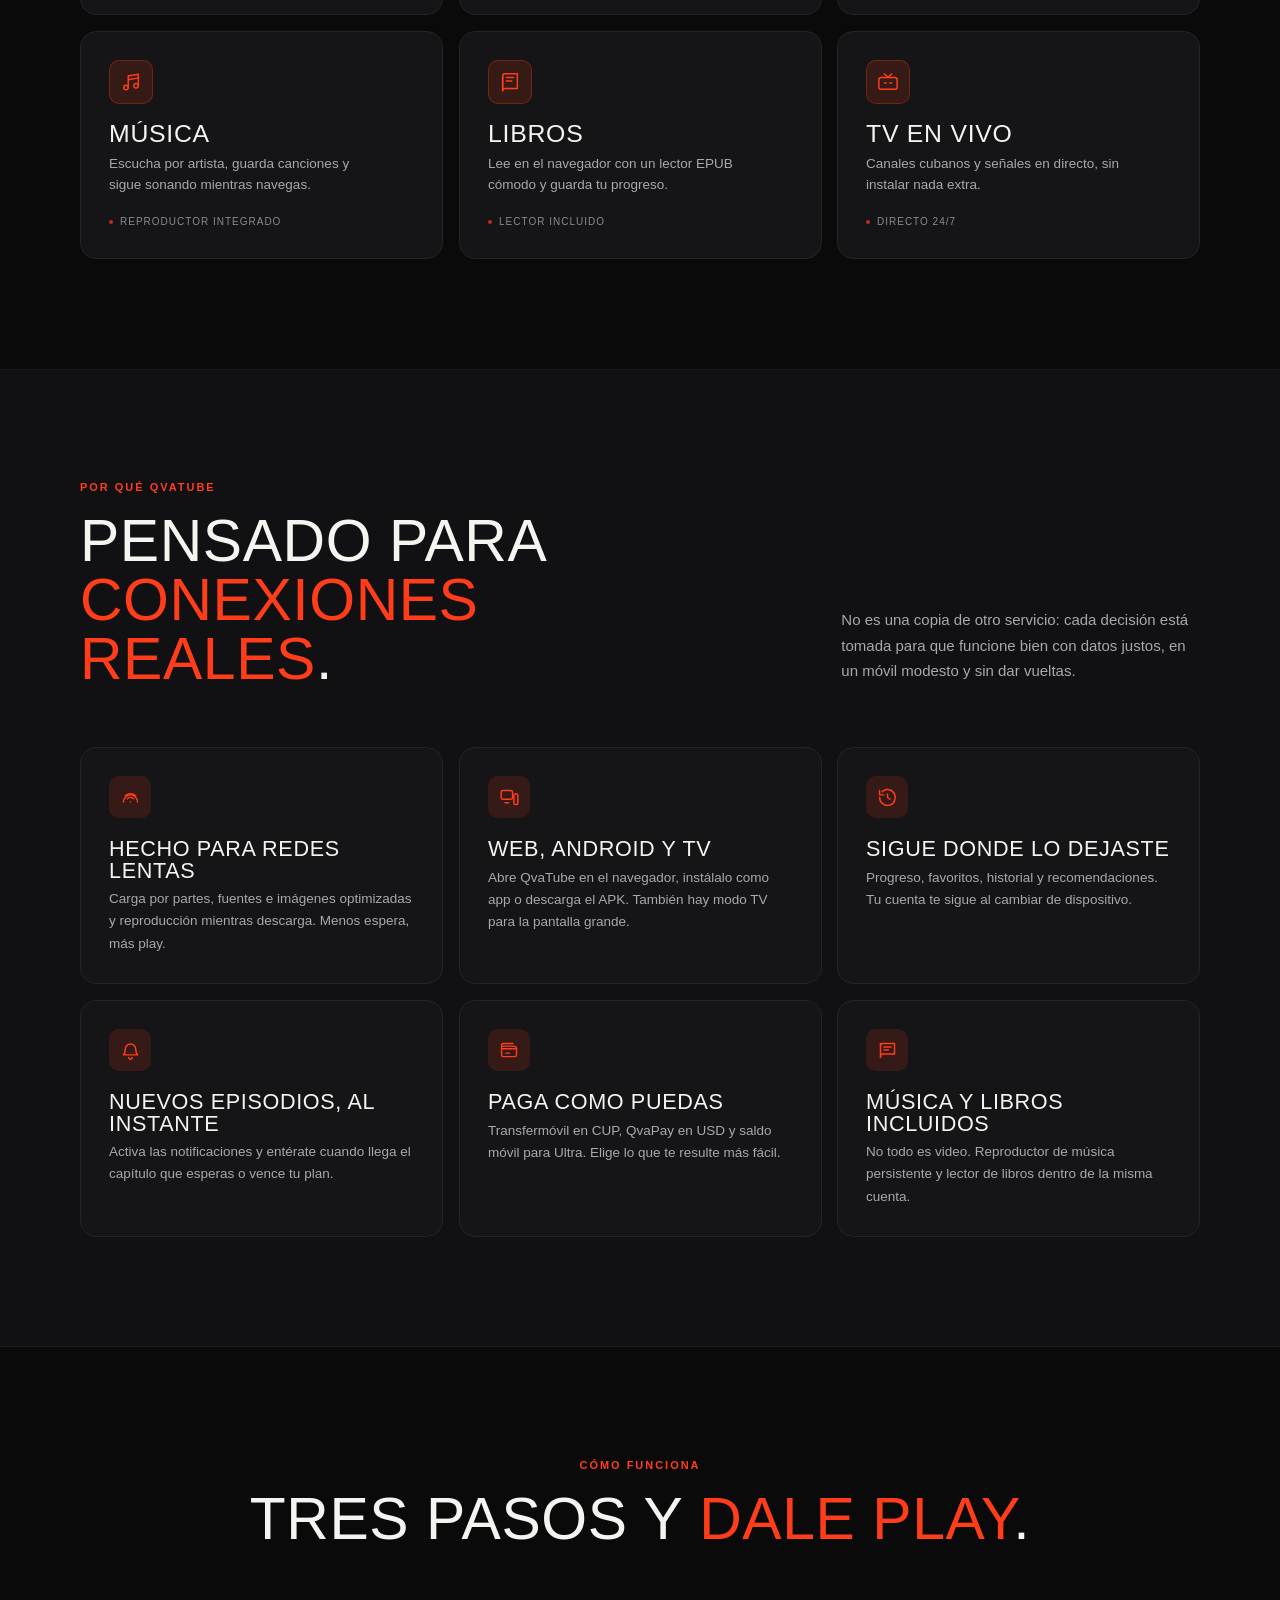
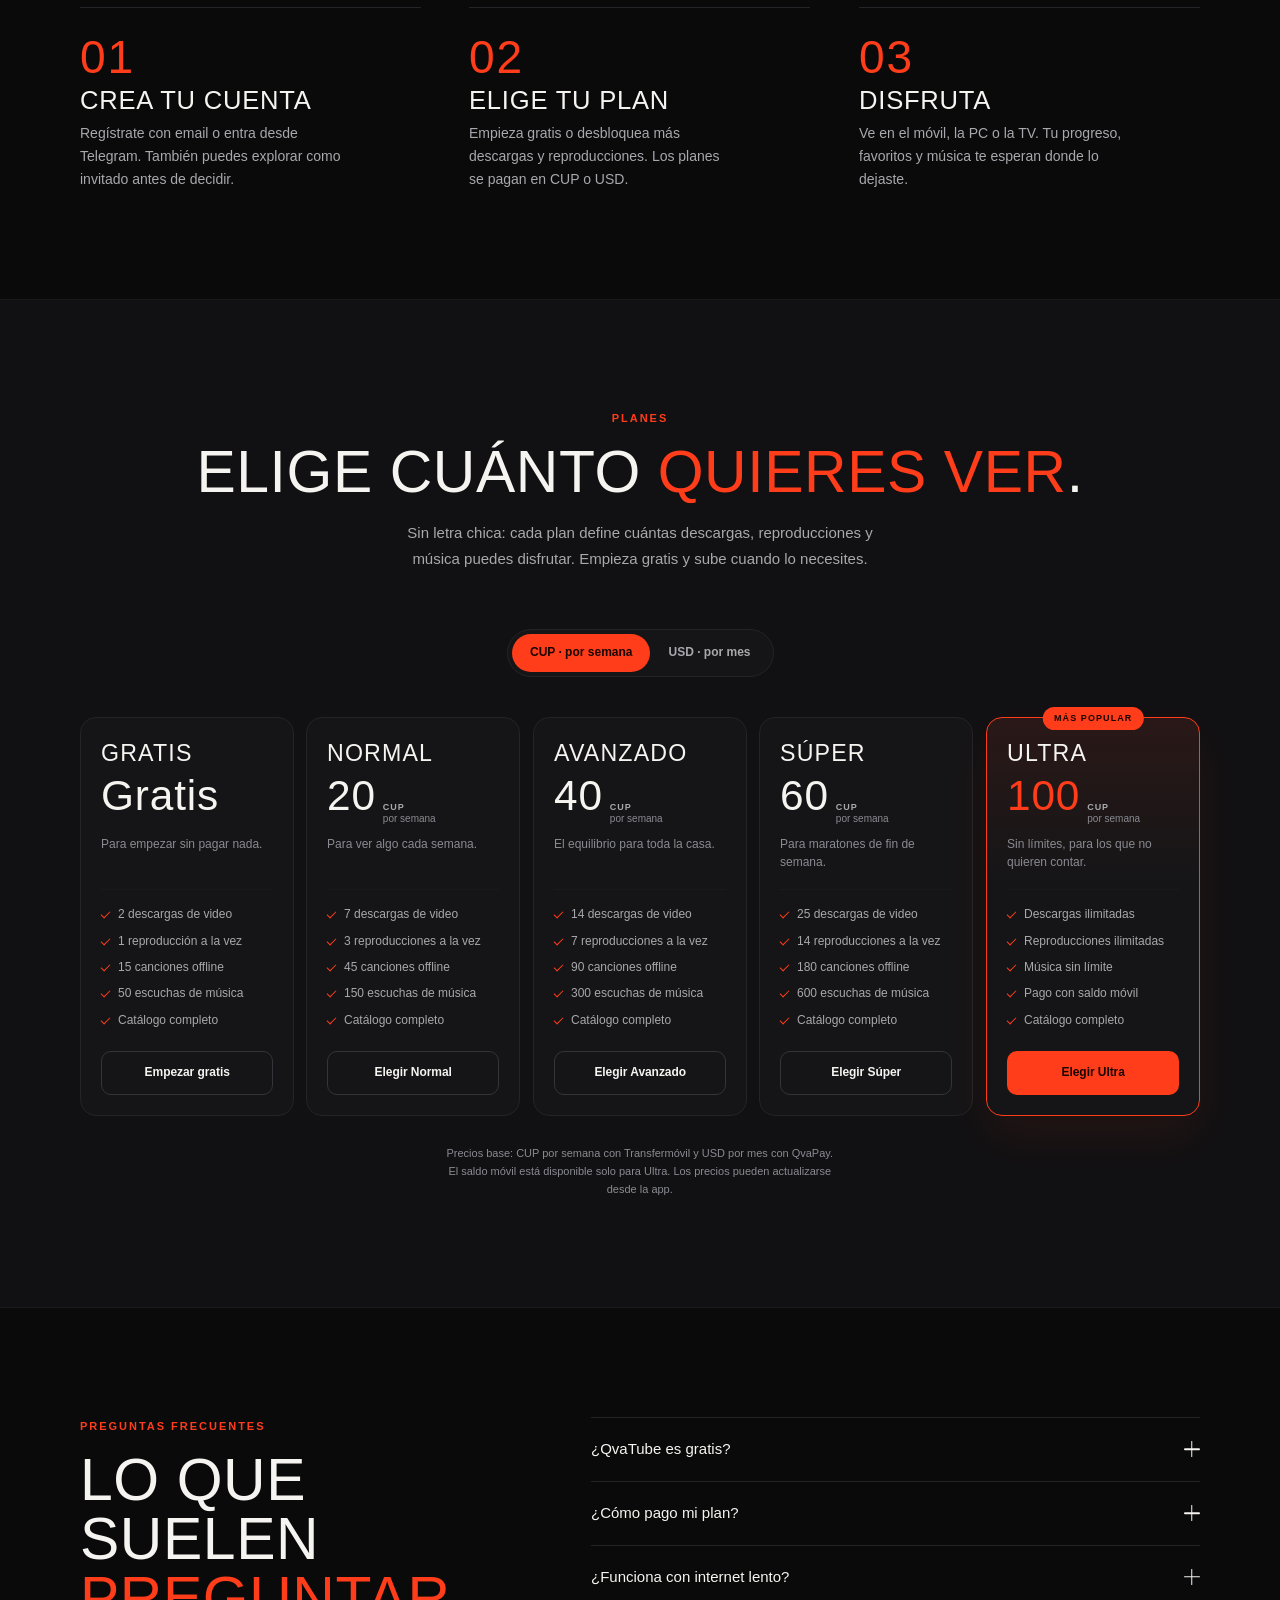
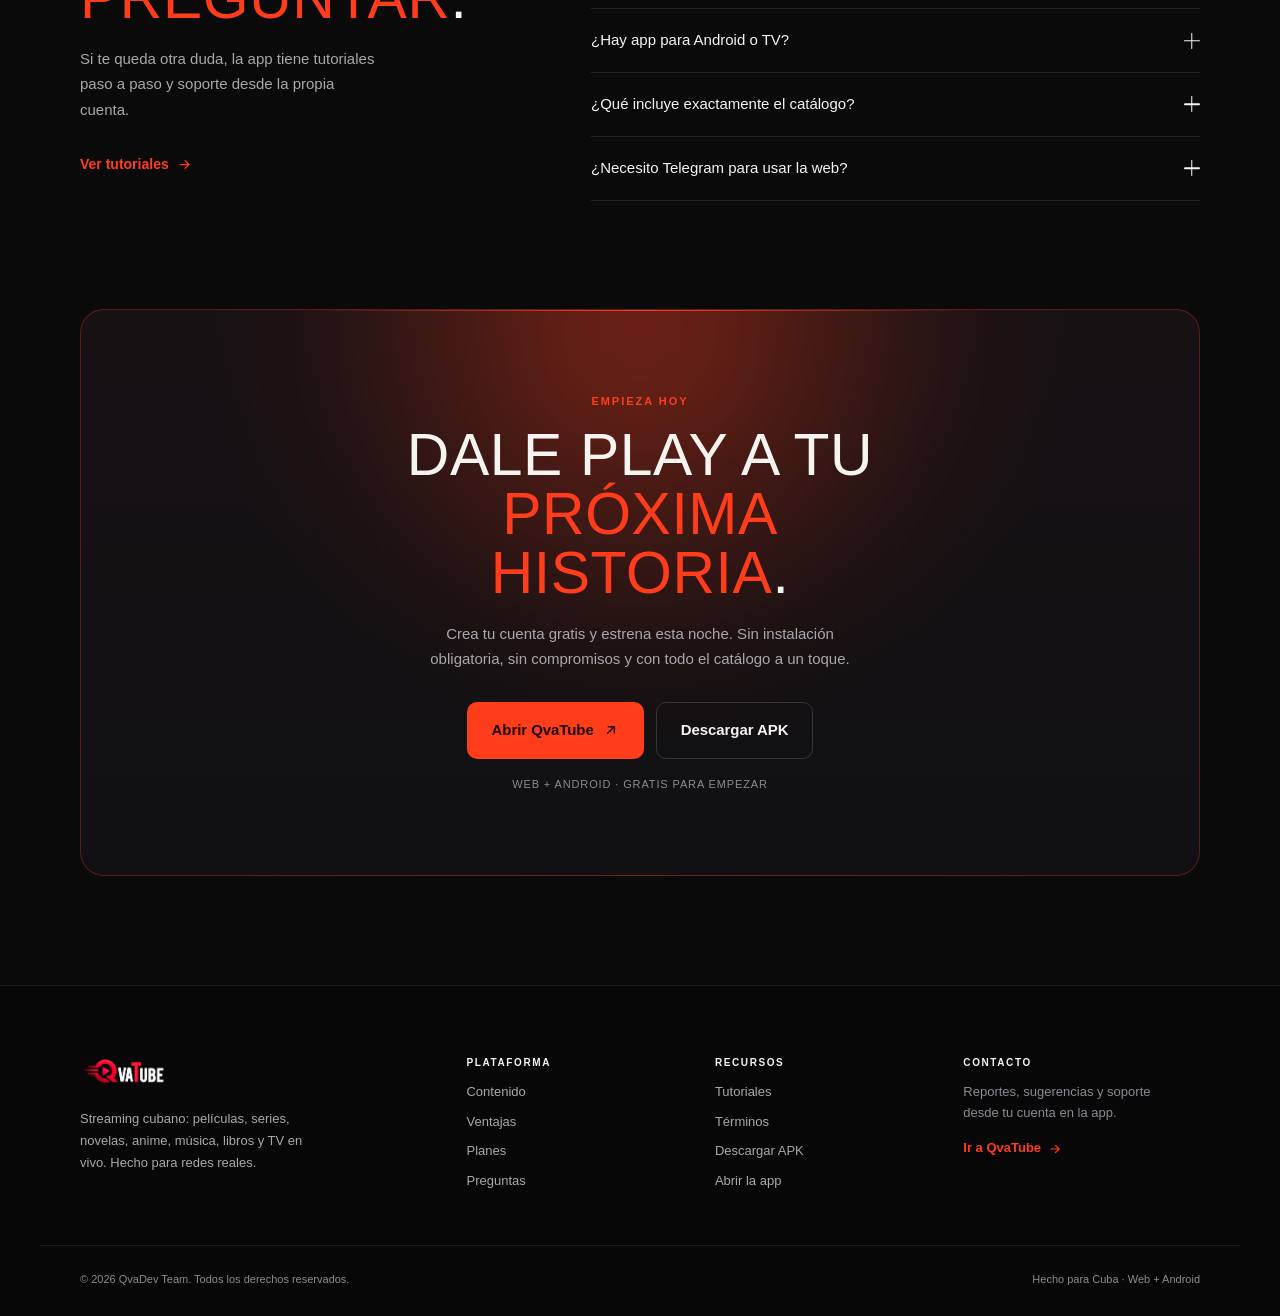
==== commit 1b17fe4e: "Add files via upload" ====
--- a/index.html
+++ b/index.html
@@ -11,9 +11,9 @@
   <meta property="og:title" content="QvaTube — Todo el entretenimiento. Un solo lugar.">
   <meta property="og:description" content="Películas, series, novelas, anime, música, libros y TV en vivo. Streaming cubano para web y Android.">
   <meta property="og:url" content="https://qvatube.cu/">
-  <meta property="og:image" content="https://qvatube.cu/assets/icon-512.png">
-  <link rel="icon" type="image/png" href="assets/favicon.png">
-  <link rel="apple-touch-icon" href="assets/icon-512.png">
+  <meta property="og:image" content="https://qvatube.cu/icon-512.png">
+  <link rel="icon" type="image/png" href="favicon.png">
+  <link rel="apple-touch-icon" href="icon-512.png">
   <link rel="stylesheet" href="https://qvatube.hidenplay.net/fonts/fonts.css?v=2" media="print" onload="this.media='all'">
   <noscript><link rel="stylesheet" href="https://qvatube.hidenplay.net/fonts/fonts.css?v=2"></noscript>
   <link rel="canonical" href="https://qvatube.cu/">
@@ -25,7 +25,7 @@
   <header class="site-header" id="top">
     <div class="container header-inner">
       <a class="brand" href="#inicio">
-        <img class="brand-logo" src="assets/logo.png" alt="QvaTube" width="1613" height="479">
+        <img class="brand-logo" src="logo.png" alt="QvaTube" width="1613" height="479">
       </a>
 
       <nav class="main-nav" aria-label="Navegación principal">
@@ -119,7 +119,7 @@
           <div class="app-window" aria-label="Vista previa de la interfaz de QvaTube" role="img">
             <div class="app-mock">
               <div class="app-topbar">
-                <img class="app-logo" src="assets/logo.png" alt="" width="1613" height="479">
+                <img class="app-logo" src="logo.png" alt="" width="1613" height="479">
                 <div class="app-search">
                   <svg viewBox="0 0 24 24" width="13" height="13" fill="none" stroke="currentColor" stroke-width="2.4" stroke-linecap="round" aria-hidden="true"><circle cx="11" cy="11" r="7"/><line x1="21" y1="21" x2="16.65" y2="16.65"/></svg>
                   Buscar...
@@ -131,7 +131,7 @@
 
               <div class="app-body">
                 <div class="app-hero">
-                  <img class="app-hero-logo" src="assets/logo.png" alt="" width="1613" height="479">
+                  <img class="app-hero-logo" src="logo.png" alt="" width="1613" height="479">
                   <p class="app-hero-tagline">Todo el entretenimiento, en un solo lugar</p>
                   <p class="app-hero-desc">
                     Películas, series, novelas, anime, música y libros — en línea o
@@ -170,19 +170,19 @@
 
                 <div class="app-row">
                   <div class="poster poster-red">
-                    <span class="poster-art" style="background-image: url('assets/poster-breaking-bad.jpg')" aria-hidden="true"></span>
+                    <span class="poster-art" style="background-image: url('poster-breaking-bad.jpg')" aria-hidden="true"></span>
                     <span class="poster-hd">HD</span>
                     <span class="poster-title">Breaking Bad</span>
                     <span class="poster-sub">Serie · Drama, Crimen</span>
                   </div>
                   <div class="poster poster-blue">
-                    <span class="poster-art" style="background-image: url('assets/poster-solo-leveling.jpg')" aria-hidden="true"></span>
+                    <span class="poster-art" style="background-image: url('poster-solo-leveling.jpg')" aria-hidden="true"></span>
                     <span class="poster-hd">HD</span>
                     <span class="poster-title">Solo Leveling</span>
                     <span class="poster-sub">Anime · Acción, Fantasía</span>
                   </div>
                   <div class="poster poster-amber">
-                    <span class="poster-art" style="background-image: url('assets/poster-working-man.jpg')" aria-hidden="true"></span>
+                    <span class="poster-art" style="background-image: url('poster-working-man.jpg')" aria-hidden="true"></span>
                     <span class="poster-hd">HD</span>
                     <span class="poster-title">A Working Man</span>
                     <span class="poster-sub">Película · Acción, Crimen</span>
@@ -647,7 +647,7 @@
     <div class="container footer-grid">
       <div class="footer-brand">
         <a class="brand" href="#inicio">
-          <img class="brand-logo" src="assets/logo.png" alt="QvaTube" width="1613" height="479">
+          <img class="brand-logo" src="logo.png" alt="QvaTube" width="1613" height="479">
         </a>
         <p>Streaming cubano: películas, series, novelas, anime, música, libros y TV en vivo. Hecho para redes reales.</p>
       </div>
